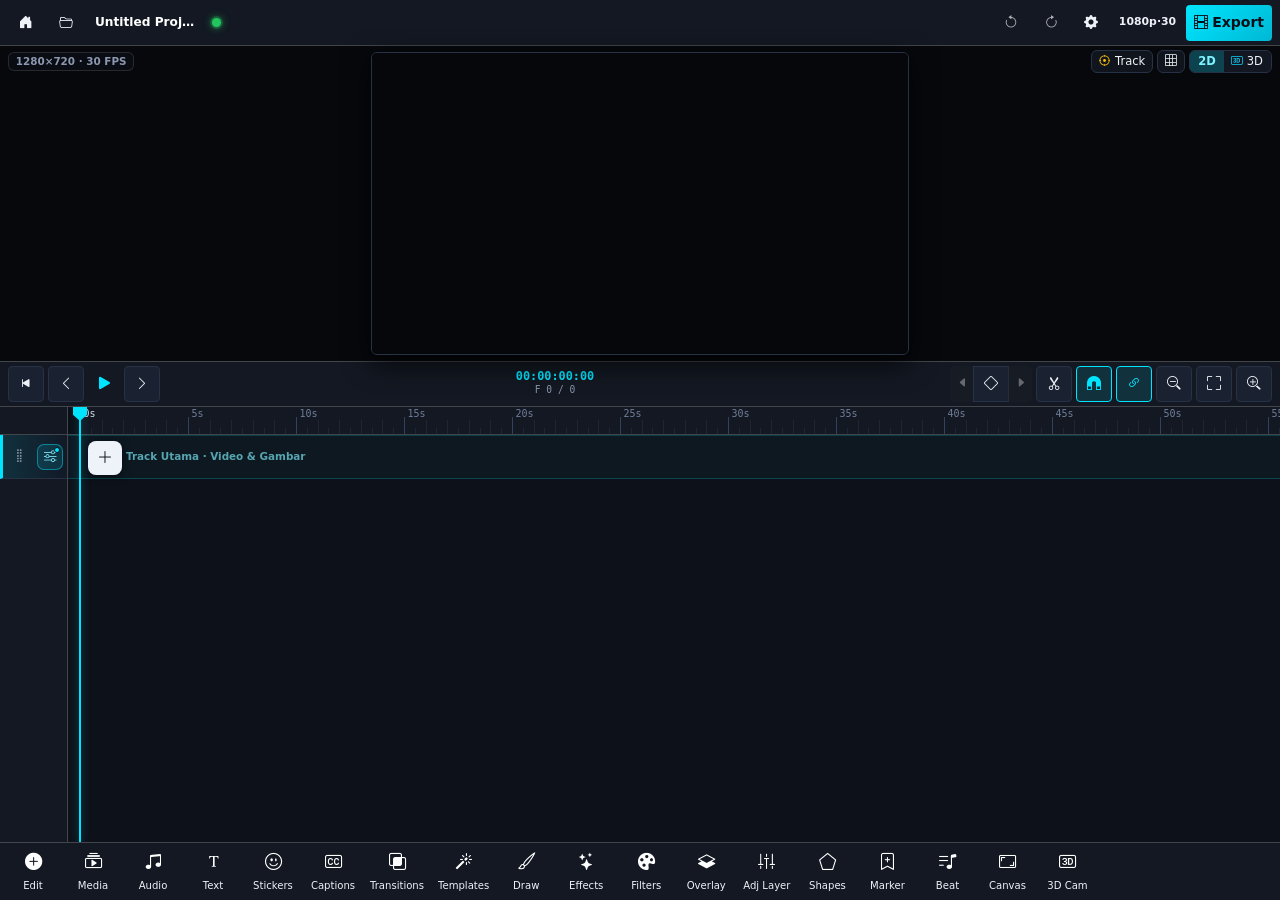
==== app/src/main/assets/www/editor.html @ 26b2a8a2 "feat: overhaul project management and export engine - Update project schema to include metadata (typ" ====
<!DOCTYPE html>
<html lang="en" data-bs-theme="dark">
<head>
  <meta charset="UTF-8" />
  <meta name="viewport" content="width=device-width, initial-scale=1.0, maximum-scale=1.0, user-scalable=no, viewport-fit=cover" />
  <title>LUKRIS Studio — Editor</title>
  <link rel="stylesheet" href="./vendor/bootstrap.min.css" />
  <link rel="stylesheet" href="./vendor/bootstrap-icons.min.css" />
  <link rel="stylesheet" href="./css/studio.css" />
</head>
<body class="mf-body d-flex flex-column overflow-hidden">

  <!-- TOP TOOLBAR -->
  <header class="mf-toolbar d-flex align-items-center justify-content-between gap-1 px-2 py-1 border-bottom border-secondary-subtle">
    <div class="d-flex align-items-center gap-1 flex-grow-1 min-w-0 overflow-hidden">
      <button id="btnGoHome" class="btn btn-sm btn-dark mf-icon-btn flex-shrink-0" title="Back to LUKRIS Home" aria-label="Back to LUKRIS Home">
        <i class="bi bi-house-door-fill"></i>
      </button>
      <button id="btnProjects" class="btn btn-sm btn-dark mf-icon-btn flex-shrink-0" title="Projects" aria-label="Projects">
        <i class="bi bi-folder2-open"></i>
      </button>
      <button id="btnRenameQuick" class="btn btn-sm btn-dark text-truncate mf-project-pill min-w-0" title="Project Name">
        <span id="lblProjectName">Untitled Project</span>
      </button>
      <span id="badgeSaveState" class="mf-save-dot is-saved flex-shrink-0" role="status" title="Saved" aria-label="Saved"></span>
    </div>

    <div class="d-flex align-items-center gap-1 flex-shrink-0">
      <button id="btnUndo" class="btn btn-sm btn-dark mf-icon-btn" title="Undo" aria-label="Undo" disabled>
        <i class="bi bi-arrow-counterclockwise"></i>
      </button>
      <button id="btnRedo" class="btn btn-sm btn-dark mf-icon-btn" title="Redo" aria-label="Redo" disabled>
        <i class="bi bi-arrow-clockwise"></i>
      </button>
      <button id="btnProjectSettings" class="btn btn-sm btn-dark mf-icon-btn" title="Project Settings" aria-label="Project Settings">
        <i class="bi bi-gear-fill"></i>
      </button>
      <button id="btnQuickExportSpec" class="btn btn-sm btn-dark mf-res-pill" title="Export Resolution &amp; FPS">1080p·30</button>
      <button id="btnOpenExport" class="btn btn-sm mf-btn-accent fw-semibold px-2 mf-export-btn">
        <i class="bi bi-film me-1"></i>Export
      </button>
    </div>
  </header>

  <!-- PREVIEW VIEWPORT -->
  <section class="mf-preview-section position-relative d-flex align-items-center justify-content-center flex-shrink-0">
    <div id="previewStage" class="mf-preview-stage position-relative d-flex align-items-center justify-content-center">
      <canvas id="previewCanvas" class="mf-preview-canvas"></canvas>
      <canvas id="overlayCanvas" class="mf-overlay-canvas"></canvas>
    </div>

    <!-- Floating Preview HUD -->
    <div class="mf-preview-hud-top position-absolute top-0 start-0 end-0 d-flex align-items-center justify-content-between gap-1 px-2 pt-1 pointer-none">
      <span id="hudResFps" class="badge mf-hud-pill min-w-0 text-truncate">1280×720 · 30 FPS</span>
      <div class="d-flex gap-1 flex-shrink-0 pointer-auto">
        <button id="btnOpenTrackerQuick" class="btn btn-xs mf-hud-btn" title="Motion &amp; Camera Track" aria-label="Motion Tracker">
          <i class="bi bi-crosshair me-1 text-warning"></i>Track
        </button>
        <button id="btnToggleGrid" class="btn btn-xs mf-hud-btn" title="Toggle Safe Grid" aria-label="Toggle Safe Grid">
          <i class="bi bi-grid-3x3"></i>
        </button>
        <div class="btn-group btn-group-xs mf-mode-switch" role="group" aria-label="Preview Mode 2D / 3D">
          <button id="btnPreviewMode2D" type="button" class="btn btn-xs mf-hud-btn active" title="Mode Preview Canvas 2D Biasa" aria-label="2D Canvas Mode">2D</button>
          <button id="btnResetCameraQuick" type="button" class="btn btn-xs mf-hud-btn" title="Mode Preview 3D Viewport" aria-label="3D Viewport Mode">
            <i class="bi bi-badge-3d me-1 text-info"></i>3D
          </button>
        </div>
      </div>
    </div>

    <!-- Blender-Style 3D Viewport Mini-HUD -->
    <div id="hud3DViewport" class="mf-3d-hud position-absolute bottom-0 start-0 end-0 d-none justify-content-between align-items-center gap-1 px-2 pb-1 pointer-none">
      <div class="mf-3d-pill-bar d-flex align-items-center gap-1 flex-shrink-0 pointer-auto">
        <button id="btn3DToolMove" class="btn btn-xs mf-hud-btn active" title="Move Gizmo (X/Y/Z)" aria-label="3D Move Tool">
          <i class="bi bi-arrows-move"></i>
        </button>
        <button id="btn3DToolRotate" class="btn btn-xs mf-hud-btn" title="3D Rotate Gimbal" aria-label="3D Rotate Tool">
          <i class="bi bi-arrow-repeat"></i>
        </button>
        <button id="btn3DToolScale" class="btn btn-xs mf-hud-btn" title="Scale Corners" aria-label="3D Scale Tool">
          <i class="bi bi-bounding-box-circles"></i>
        </button>
        <button id="btn3DToolCam" class="btn btn-xs mf-hud-btn" title="Orbit Camera Only" aria-label="3D Camera Orbit">
          <i class="bi bi-camera-video"></i>
        </button>
        <button id="btn3DAxisLock" class="btn btn-xs mf-hud-btn fw-bold" data-axis-lock="free" title="Kunci Sumbu Transformasi (Free / X / Y / Z)" aria-label="Axis Lock">Free</button>
        <button id="btn3DViewToggle" class="btn btn-xs mf-hud-btn fw-semibold" title="Tukar Active Camera View vs Scene Orbit View" aria-label="Toggle Scene Orbit View">Cam</button>
        <button id="btn3DSnapCam" class="btn btn-xs mf-hud-btn text-warning d-none fw-semibold" title="Snap Active Camera ke Scene View (Ctrl+Alt+0)" aria-label="Snap Active Camera to View">
          <i class="bi bi-crosshair2"></i>
        </button>
      </div>
      <span id="lbl3DHudReadout" class="badge mf-hud-pill text-info text-truncate min-w-0 mx-1">3D · 1F Orbit · 2F Zoom/Pan</span>
      <div class="mf-3d-pill-bar d-flex align-items-center gap-1 flex-shrink-0 pointer-auto">
        <button id="btn3DCamAutoRec" class="btn btn-xs mf-hud-btn text-danger" title="Auto-Record 3D Keyframes (OFF = wajib klik ◆ Keyframe setelah pindah 3D)" aria-label="Auto-Record 3D Camera">
          <i class="bi bi-record-circle-fill"></i>
        </button>
        <button id="btn3DCamKf" class="btn btn-xs mf-hud-btn text-warning" title="Tambah / Hapus Keyframe Kamera 3D" aria-label="Keyframe 3D Camera">
          <i class="bi bi-diamond-fill"></i>
        </button>
        <button id="btn3DCamSmoothPath" class="btn btn-xs mf-hud-btn text-info" title="Smooth Recorded 3D Camera Path" aria-label="Smooth 3D Camera Path">
          <i class="bi bi-bezier2"></i>
        </button>
        <button id="btn3DCamReset" class="btn btn-xs mf-hud-btn" title="Reset 3D Camera" aria-label="Reset 3D Camera">
          <i class="bi bi-arrow-counterclockwise"></i>
        </button>
        <button id="btn3DOpenSheet" class="btn btn-xs mf-hud-btn" title="Camera 3D Inspector" aria-label="Open Camera 3D Sheet">
          <i class="bi bi-sliders2"></i>
        </button>
      </div>
    </div>

    <!-- Floating Color Picker HUD for CapCut-style Remove BG -->
    <div id="chromaPickerHud" class="mf-chroma-picker-hud d-none align-items-center gap-2 pointer-auto">
      <span id="chromaPickerSwatch" class="mf-chroma-hud-swatch" style="background:#00FF00;"></span>
      <span id="chromaPickerHexLbl" class="small fw-semibold">#00FF00 · Tap/Drag Video</span>
      <button id="btnChromaPickerDone" type="button" class="btn btn-xs btn-success fw-semibold px-2 py-0">Done</button>
    </div>

    <!-- Fullview 1-Screen Floating Controls -->
    <div id="fullviewOverlayBar" class="mf-fullview-bar d-none align-items-center gap-2 pointer-auto">
      <button id="btnFullviewPlayPause" type="button" class="btn btn-xs mf-hud-btn" title="Play / Pause" aria-label="Play or Pause Fullview">
        <i id="iconFullviewPlayPause" class="bi bi-play-fill"></i>
      </button>
      <span id="lblFullviewTime" class="mf-fullview-time">00:00</span>
      <span id="lblFullviewModeTag" class="badge bg-info bg-opacity-25 text-info" style="font-size:0.62rem;">Portrait</span>
      <button id="btnExitFullview" type="button" class="btn btn-xs mf-hud-btn text-warning fw-semibold" title="Keluar Fullview" aria-label="Keluar Fullview">
        <i class="bi bi-fullscreen-exit me-1"></i>Keluar
      </button>
    </div>
  </section>

  <!-- TRANSPORT & TIMELINE TOOLS BAR -->
  <section class="mf-transport-bar d-flex align-items-center justify-content-between gap-1 px-2 py-1 border-top border-bottom border-secondary-subtle">
    <div class="d-flex align-items-center gap-1 flex-shrink-0 mf-transport-group">
      <button id="btnJumpStart" class="btn btn-sm btn-dark mf-icon-btn" title="Jump to Start" aria-label="Jump to Start">
        <i class="bi bi-skip-start-fill"></i>
      </button>
      <button id="btnStepBack" class="btn btn-sm btn-dark mf-icon-btn" title="Previous Frame" aria-label="Previous Frame">
        <i class="bi bi-chevron-left"></i>
      </button>
      <button id="btnPlayPause" class="btn btn-sm mf-play-btn" title="Play / Pause" aria-label="Play or Pause">
        <i id="iconPlayPause" class="bi bi-play-fill"></i>
      </button>
      <button id="btnStepForward" class="btn btn-sm btn-dark mf-icon-btn" title="Next Frame" aria-label="Next Frame">
        <i class="bi bi-chevron-right"></i>
      </button>
    </div>

    <div class="text-center mf-timecode-wrap flex-shrink-0">
      <div id="lblTimecode" class="mf-timecode">00:00:00:00</div>
      <div id="lblFrameCounter" class="mf-frame-counter">F 0 / 300</div>
    </div>

    <div class="d-flex align-items-center gap-1 flex-shrink-0 mf-transport-group">
      <div class="btn-group btn-group-sm mf-kf-nav-group" role="group" aria-label="Keyframe Navigation">
        <button id="btnPrevKeyframe" class="btn btn-sm btn-dark mf-icon-btn mf-kf-step-btn" title="Keyframe Sebelumnya" aria-label="Previous Keyframe">
          <i class="bi bi-caret-left-fill"></i>
        </button>
        <button id="btnQuickKeyframe" class="btn btn-sm btn-dark mf-icon-btn" title="Tambah / Hapus Keyframe" aria-label="Toggle Keyframe">
          <i class="bi bi-diamond"></i>
        </button>
        <button id="btnNextKeyframe" class="btn btn-sm btn-dark mf-icon-btn mf-kf-step-btn" title="Keyframe Berikutnya" aria-label="Next Keyframe">
          <i class="bi bi-caret-right-fill"></i>
        </button>
      </div>
      <button id="btnSplitClip" class="btn btn-sm btn-dark mf-icon-btn" title="Split Clip at Playhead" aria-label="Split Clip">
        <i class="bi bi-scissors"></i>
      </button>
      <button id="btnToggleSnap" class="btn btn-sm btn-dark mf-icon-btn active" title="Snap to Timeline" aria-label="Toggle Snap">
        <i class="bi bi-magnet-fill"></i>
      </button>
      <button id="btnToggleRipple" class="btn btn-sm btn-dark mf-icon-btn active" title="Magnetic Main Track (Auto Close Gaps)" aria-label="Toggle Magnetic Main Track">
        <i class="bi bi-link-45deg"></i>
      </button>
      <button id="btnZoomOut" class="btn btn-sm btn-dark mf-icon-btn" title="Zoom Out Timeline (-)" aria-label="Zoom Out">
        <i class="bi bi-zoom-out"></i>
      </button>
      <button id="btnZoomFit" class="btn btn-sm btn-dark mf-icon-btn" title="Fullview 1 Layar (Auto Portrait / Landscape)" aria-label="Fullview 1 Layar">
        <i id="iconFullviewBtn" class="bi bi-fullscreen"></i>
      </button>
      <button id="btnZoomIn" class="btn btn-sm btn-dark mf-icon-btn" title="Zoom In Timeline (+)" aria-label="Zoom In">
        <i class="bi bi-zoom-in"></i>
      </button>
    </div>
  </section>

  <!-- MULTI-LAYER TIMELINE -->
  <main class="mf-timeline-wrapper flex-grow-1 d-flex flex-column overflow-hidden position-relative">
    <div id="timelineDragTooltip" class="mf-timeline-tooltip d-none"></div>
    <div id="timelineKfBar" class="mf-kf-floating-bar d-none" role="toolbar" aria-label="Keyframe Controls"></div>
    <div id="timelineBody" class="mf-timeline-body d-flex flex-grow-1 overflow-hidden">
      <!-- Left Track Headers (Drag Handle + Wheel Button only) -->
      <div class="mf-track-headers d-flex flex-column flex-shrink-0 border-end border-secondary-subtle">
        <div class="mf-ruler-corner border-bottom border-secondary-subtle flex-shrink-0"></div>
        <div id="trackHeadersList" class="mf-track-headers-list flex-grow-1 overflow-y-auto overflow-x-hidden"></div>
      </div>

      <!-- Right Scrollable Ruler + Lanes with Compositor-Synced Playhead -->
      <div id="timelineViewport" class="mf-timeline-viewport flex-grow-1 position-relative overflow-hidden d-flex flex-column">
        <div id="timelineScroll" class="mf-timeline-scroll flex-grow-1 position-relative overflow-auto">
          <div id="timelineContent" class="mf-timeline-content position-relative">
            <div id="rulerTrack" class="mf-ruler-track border-bottom border-secondary-subtle">
              <canvas id="rulerCanvas" class="mf-ruler-canvas d-block"></canvas>
            </div>
            <div id="trackLanesList" class="mf-track-lanes-list position-relative"></div>
            <div id="timelineSnapGuide" class="mf-snap-guide d-none">
              <span class="mf-snap-guide-tag"></span>
            </div>
            <div id="playheadLine" class="mf-playhead-line" aria-hidden="true">
              <div class="mf-playhead-head"></div>
            </div>
          </div>
        </div>
      </div>
    </div>
  </main>

  <!-- CAPCUT-STYLE CONTEXTUAL BOTTOM TOOLBAR -->
  <nav id="mfBottomNav" class="mf-bottom-nav border-top border-secondary-subtle flex-shrink-0">
    <div id="bottomNavScroll" class="mf-nav-scroll d-flex align-items-center w-100 h-100 overflow-x-auto"></div>
  </nav>

  <!-- ================= BOTTOM SHEETS (OFFCANVAS) ================= -->

  <!-- 1. PROJECTS SHEET -->
  <div class="offcanvas offcanvas-bottom mf-sheet" tabindex="-1" id="sheetProjects">
    <div class="offcanvas-header flex-wrap gap-2 py-2 border-bottom border-secondary-subtle">
      <h6 class="offcanvas-title mb-0"><i class="bi bi-folder2-open me-2 text-info"></i>Projects</h6>
      <div class="d-flex flex-wrap gap-1 ms-auto me-1">
        <button id="btnCaptureCover" class="btn btn-xs btn-outline-warning px-2 py-1"><i class="bi bi-image me-1"></i>Cover</button>
        <button id="btnNewProject" class="btn btn-xs mf-btn-accent px-2 py-1"><i class="bi bi-file-earmark-plus me-1"></i>New</button>
        <button id="btnImportProjectJson" class="btn btn-xs btn-outline-light px-2 py-1"><i class="bi bi-upload me-1"></i>Import</button>
        <button id="btnExportProjectJson" class="btn btn-xs btn-outline-info px-2 py-1"><i class="bi bi-download me-1"></i>Save</button>
      </div>
      <button type="button" class="btn-close flex-shrink-0" data-bs-dismiss="offcanvas" aria-label="Close"></button>
    </div>
    <div class="offcanvas-body py-2">
      <div id="projectsList" class="row g-2"></div>
    </div>
  </div>

  <!-- 2. MEDIA LIBRARY SHEET -->
  <div class="offcanvas offcanvas-bottom mf-sheet" tabindex="-1" id="sheetMedia">
    <div class="offcanvas-header flex-wrap gap-2 py-2 border-bottom border-secondary-subtle">
      <h6 class="offcanvas-title mb-0"><i class="bi bi-collection-play me-2 text-info"></i>Media Library</h6>
      <div class="d-flex flex-wrap gap-1 ms-auto me-1">
        <button id="btnImportVisual" class="btn btn-xs mf-btn-accent px-2 py-1"><i class="bi bi-film me-1"></i>Video / Image / GIF</button>
        <button id="btnImportAudio" class="btn btn-xs btn-outline-warning px-2 py-1"><i class="bi bi-music-note-beamed me-1"></i>Audio</button>
      </div>
      <button type="button" class="btn-close flex-shrink-0" data-bs-dismiss="offcanvas" aria-label="Close"></button>
    </div>
    <div class="offcanvas-body py-2">
      <input id="fallbackFileInput" type="file" multiple accept="video/*,image/*,audio/*" class="d-none" />
      <input id="coverImageFileInput" type="file" accept="image/*" class="d-none" />
      <div id="mediaFilterBar" class="d-flex flex-wrap align-items-center justify-content-between gap-2 mb-2">
        <div class="btn-group btn-group-sm" role="group" aria-label="Filter media">
          <button type="button" class="btn btn-info text-dark fw-semibold" data-media-cat="all">All</button>
          <button type="button" class="btn btn-dark border-secondary-subtle" data-media-cat="video">Video</button>
          <button type="button" class="btn btn-dark border-secondary-subtle" data-media-cat="image">Photo</button>
          <button type="button" class="btn btn-dark border-secondary-subtle" data-media-cat="audio">Audio</button>
        </div>
        <div class="d-flex align-items-center gap-2 ms-auto">
          <span id="lblMediaCount" class="small text-secondary"></span>
          <button id="btnCleanupStorage" type="button" class="btn btn-xs btn-outline-warning px-2 py-1" title="Hapus media yang tidak terpakai dan bersihkan cache RAM">
            <i class="bi bi-stars me-1"></i>Bersihkan
          </button>
        </div>
      </div>
      <div id="lblStorageStats" class="small text-secondary mb-2" style="font-size:0.7rem;"></div>
      <div id="mediaLibraryEmpty" class="text-center py-4 text-secondary">
        <i class="bi bi-cloud-plus fs-2 d-block mb-2"></i>
        <p class="mb-2 small">Import videos, photos, GIFs, or audio from your device.</p>
      </div>
      <div id="mediaLibraryGrid" class="row g-2"></div>
    </div>
  </div>

  <!-- 3. ADD LAYER SHEET -->
  <div class="offcanvas offcanvas-bottom mf-sheet mf-sheet-compact" tabindex="-1" id="sheetAddLayer">
    <div class="offcanvas-header py-2 border-bottom border-secondary-subtle">
      <h6 class="offcanvas-title mb-0"><i class="bi bi-plus-square me-2 text-info"></i>Add Layer to Timeline</h6>
      <button type="button" class="btn-close" data-bs-dismiss="offcanvas" aria-label="Close"></button>
    </div>
    <div class="offcanvas-body py-3">
      <div class="row g-2">
        <div class="col-4 col-sm-2">
          <button id="btnAddTextLayer" class="btn btn-dark border border-secondary-subtle w-100 py-3 d-flex flex-column align-items-center gap-1">
            <i class="bi bi-fonts fs-4 text-info"></i><span class="small">Text</span>
          </button>
        </div>
        <div class="col-4 col-sm-2">
          <button id="btnAddShapeRect" class="btn btn-dark border border-secondary-subtle w-100 py-3 d-flex flex-column align-items-center gap-1">
            <i class="bi bi-square fs-4 text-warning"></i><span class="small">Rectangle</span>
          </button>
        </div>
        <div class="col-4 col-sm-2">
          <button id="btnAddShapeCircle" class="btn btn-dark border border-secondary-subtle w-100 py-3 d-flex flex-column align-items-center gap-1">
            <i class="bi bi-circle fs-4 text-warning"></i><span class="small">Circle</span>
          </button>
        </div>
        <div class="col-4 col-sm-2">
          <button id="btnAddShapeEllipse" class="btn btn-dark border border-secondary-subtle w-100 py-3 d-flex flex-column align-items-center gap-1">
            <i class="bi bi-egg fs-4 text-warning"></i><span class="small">Ellipse</span>
          </button>
        </div>
        <div class="col-4 col-sm-2">
          <button id="btnAddShapeLine" class="btn btn-dark border border-secondary-subtle w-100 py-3 d-flex flex-column align-items-center gap-1">
            <i class="bi bi-slash-lg fs-4 text-warning"></i><span class="small">Line</span>
          </button>
        </div>
        <div class="col-4 col-sm-2">
          <button id="btnAddGroupLayer" class="btn btn-dark border border-secondary-subtle w-100 py-3 d-flex flex-column align-items-center gap-1">
            <i class="bi bi-collection fs-4 text-primary"></i><span class="small">Group</span>
          </button>
        </div>
        <div class="col-4 col-sm-2">
          <button id="btnAddAdjustmentLayer" class="btn btn-dark border border-secondary-subtle w-100 py-3 d-flex flex-column align-items-center gap-1">
            <i class="bi bi-sliders2-vertical fs-4 text-warning"></i><span class="small">Adjustment FX</span>
          </button>
        </div>
      </div>
    </div>
  </div>

  <!-- 4. INSPECTOR / TRANSFORM SHEET -->
  <div class="offcanvas offcanvas-bottom mf-sheet" tabindex="-1" id="sheetInspector">
    <div class="offcanvas-header py-2 border-bottom border-secondary-subtle">
      <h6 class="offcanvas-title mb-0"><i class="bi bi-bounding-box me-2 text-info"></i>Layer Transform &amp; Clip</h6>
      <button type="button" class="btn-close" data-bs-dismiss="offcanvas" aria-label="Close"></button>
    </div>
    <div class="offcanvas-body py-2" id="inspectorBody"></div>
  </div>

  <!-- 5. ANIMATIONS & KEYFRAMES SHEET -->
  <div class="offcanvas offcanvas-bottom mf-sheet" tabindex="-1" id="sheetKeyframes">
    <div class="offcanvas-header py-2 border-bottom border-secondary-subtle">
      <h6 class="offcanvas-title mb-0"><i class="bi bi-diamond-half me-2 text-info"></i>Animations &amp; Keyframes</h6>
      <button type="button" class="btn-close" data-bs-dismiss="offcanvas" aria-label="Close"></button>
    </div>
    <div class="offcanvas-body py-2" id="keyframesBody"></div>
  </div>

  <!-- 6A. EDIT CLIP SHEET -->
  <div class="offcanvas offcanvas-bottom mf-sheet" tabindex="-1" id="sheetEdit">
    <div class="offcanvas-header py-2 border-bottom border-secondary-subtle">
      <h6 class="offcanvas-title mb-0"><i class="bi bi-sliders me-2 text-info"></i>Edit Clip</h6>
      <button type="button" class="btn-close" data-bs-dismiss="offcanvas" aria-label="Close"></button>
    </div>
    <div class="offcanvas-body py-2" id="editBody"></div>
  </div>

  <!-- 6B. FILTERS SHEET -->
  <div class="offcanvas offcanvas-bottom mf-sheet" tabindex="-1" id="sheetFilters">
    <div class="offcanvas-header py-2 border-bottom border-secondary-subtle">
      <h6 class="offcanvas-title mb-0"><i class="bi bi-palette-fill me-2 text-success"></i>Filters</h6>
      <button type="button" class="btn-close" data-bs-dismiss="offcanvas" aria-label="Close"></button>
    </div>
    <div class="offcanvas-body py-2" id="filtersBody"></div>
  </div>

  <!-- 6C. EFFECTS SHEET -->
  <div class="offcanvas offcanvas-bottom mf-sheet" tabindex="-1" id="sheetEffects">
    <div class="offcanvas-header py-2 border-bottom border-secondary-subtle">
      <h6 class="offcanvas-title mb-0"><i class="bi bi-stars me-2 text-info"></i>Effects</h6>
      <button type="button" class="btn-close" data-bs-dismiss="offcanvas" aria-label="Close"></button>
    </div>
    <div class="offcanvas-body py-2" id="effectsBody"></div>
  </div>

  <!-- 6D. 3D CAMERA SHEET -->
  <div class="offcanvas offcanvas-bottom mf-sheet" tabindex="-1" id="sheetCamera">
    <div class="offcanvas-header py-2 border-bottom border-secondary-subtle">
      <h6 class="offcanvas-title mb-0"><i class="bi bi-badge-3d me-2 text-info"></i>3D Camera</h6>
      <button type="button" class="btn-close" data-bs-dismiss="offcanvas" aria-label="Close"></button>
    </div>
    <div class="offcanvas-body py-2" id="cameraBody"></div>
  </div>

  <!-- 6E. ADJUST & CUTOUT SHEET -->
  <div class="offcanvas offcanvas-bottom mf-sheet" tabindex="-1" id="sheetAdjust">
    <div class="offcanvas-header py-2 border-bottom border-secondary-subtle">
      <h6 class="offcanvas-title mb-0"><i class="bi bi-sliders2 me-2 text-warning"></i>Adjust &amp; Cutout</h6>
      <button type="button" class="btn-close" data-bs-dismiss="offcanvas" aria-label="Close"></button>
    </div>
    <div class="offcanvas-body py-2" id="adjustBody"></div>
  </div>

  <!-- 6F. MASK, CROP & PIP SHEET -->
  <div class="offcanvas offcanvas-bottom mf-sheet" tabindex="-1" id="sheetMask">
    <div class="offcanvas-header py-2 border-bottom border-secondary-subtle">
      <h6 class="offcanvas-title mb-0"><i class="bi bi-bounding-box-circles me-2 text-info"></i>Mask, Crop &amp; PIP</h6>
      <button type="button" class="btn-close" data-bs-dismiss="offcanvas" aria-label="Close"></button>
    </div>
    <div class="offcanvas-body py-2" id="maskBody"></div>
  </div>

  <!-- 6G. 3D MOTION TRACKER SHEET -->
  <div class="offcanvas offcanvas-bottom mf-sheet" tabindex="-1" id="sheetTracker">
    <div class="offcanvas-header py-2 border-bottom border-secondary-subtle">
      <h6 class="offcanvas-title mb-0"><i class="bi bi-crosshair me-2 text-warning"></i>3D Motion Tracker</h6>
      <button type="button" class="btn-close" data-bs-dismiss="offcanvas" aria-label="Close"></button>
    </div>
    <div class="offcanvas-body py-2" id="trackerBody"></div>
  </div>

  <!-- 7. ASPECT RATIO & CANVAS BG QUICK SHEET -->
  <div class="offcanvas offcanvas-bottom mf-sheet mf-sheet-compact" tabindex="-1" id="sheetRatio">
    <div class="offcanvas-header py-2 border-bottom border-secondary-subtle">
      <h6 class="offcanvas-title mb-0"><i class="bi bi-aspect-ratio me-2 text-info"></i>Canvas Ratio &amp; Background</h6>
      <button type="button" class="btn-close" data-bs-dismiss="offcanvas" aria-label="Close"></button>
    </div>
    <div class="offcanvas-body py-2" id="ratioBody"></div>
  </div>

  <!-- 8. STICKERS & TEXT TEMPLATES SHEET -->
  <div class="offcanvas offcanvas-bottom mf-sheet" tabindex="-1" id="sheetStickers">
    <div class="offcanvas-header py-2 border-bottom border-secondary-subtle">
      <h6 class="offcanvas-title mb-0"><i class="bi bi-emoji-smile me-2 text-warning"></i>Stickers &amp; Text Templates</h6>
      <button type="button" class="btn-close" data-bs-dismiss="offcanvas" aria-label="Close"></button>
    </div>
    <div class="offcanvas-body py-2" id="stickersBody"></div>
  </div>

  <!-- 9. AUDIO HUB SHEET (SOUNDS / SFX / VOICEOVER / EXTRACT) -->
  <div class="offcanvas offcanvas-bottom mf-sheet" tabindex="-1" id="sheetAudioTools">
    <div class="offcanvas-header py-2 border-bottom border-secondary-subtle">
      <h6 class="offcanvas-title mb-0"><i class="bi bi-music-note-beamed me-2 text-warning"></i>Audio, SFX &amp; Voiceover</h6>
      <button type="button" class="btn-close" data-bs-dismiss="offcanvas" aria-label="Close"></button>
    </div>
    <div class="offcanvas-body py-2" id="audioToolsBody"></div>
  </div>

  <!-- 10. AUTO-EDIT TEMPLATES SHEET -->
  <div class="offcanvas offcanvas-bottom mf-sheet" tabindex="-1" id="sheetTemplates">
    <div class="offcanvas-header py-2 border-bottom border-secondary-subtle">
      <h6 class="offcanvas-title mb-0"><i class="bi bi-magic me-2 text-info"></i>1-Tap Auto-Edit Templates</h6>
      <button type="button" class="btn-close" data-bs-dismiss="offcanvas" aria-label="Close"></button>
    </div>
    <div class="offcanvas-body py-2" id="templatesBody"></div>
  </div>

  <!-- 11. TRANSITIONS SHEET -->
  <div class="offcanvas offcanvas-bottom mf-sheet" tabindex="-1" id="sheetTransitions">
    <div class="offcanvas-header py-2 border-bottom border-secondary-subtle">
      <h6 class="offcanvas-title mb-0"><i class="bi bi-intersect me-2 text-info"></i>Transitions</h6>
      <button type="button" class="btn-close" data-bs-dismiss="offcanvas" aria-label="Close"></button>
    </div>
    <div class="offcanvas-body py-2" id="transitionsBody"></div>
  </div>

  <!-- ================= MODALS ================= -->

  <!-- BATCH CAPTIONS / LYRICS / SRT MODAL -->
  <div class="modal fade" id="modalCaptions" tabindex="-1">
    <div class="modal-dialog modal-dialog-centered">
      <div class="modal-content bg-dark border-secondary-subtle">
        <div class="modal-header py-2 border-secondary-subtle">
          <h6 class="modal-title"><i class="bi bi-badge-cc me-2 text-info"></i>Captions &amp; .SRT Lyrics</h6>
          <button type="button" class="btn-close" data-bs-dismiss="modal"></button>
        </div>
        <div class="modal-body">
          <div class="d-flex flex-wrap justify-content-between align-items-center gap-2 mb-2">
            <span class="small text-secondary">Paste .SRT timestamps, lyrics, or auto-generate synced captions</span>
            <div class="d-flex gap-1">
              <button id="btnAutoBeatCaptions" type="button" class="btn btn-xs btn-outline-warning py-1 px-2">
                <i class="bi bi-stars me-1"></i>Auto Caption
              </button>
              <label class="btn btn-xs btn-outline-info py-1 px-2 mb-0" style="cursor:pointer;">
                <i class="bi bi-file-earmark-text me-1"></i>Load .SRT
                <input id="inpSrtFile" type="file" accept=".srt,.txt,.vtt" class="d-none" />
              </label>
            </div>
          </div>
          <textarea id="txtBatchCaptions" rows="6" class="form-control form-control-sm font-monospace mb-2" placeholder="1&#10;00:00:00,500 --> 00:00:02,500&#10;Welcome to LUKRIS&#10;&#10;Or plain lyric lines (1 line = 1 subtitle)"></textarea>
          <div class="row g-2 align-items-center">
            <div class="col-6">
              <label class="form-label small text-secondary mb-0">Sec / Plain Line</label>
              <input id="inpCaptionSecPerLine" type="number" min="0.5" max="10" step="0.5" value="2.0" class="form-control form-control-sm" />
            </div>
            <div class="col-6">
              <label class="form-label small text-secondary mb-0">Caption Style</label>
              <select id="selCaptionStyle" class="form-select form-select-sm">
                <option value="minimalSub">Clean Subtitle Pill</option>
                <option value="vlogTag">Vlog Yellow Tag</option>
                <option value="neonTitle">Cyber Neon</option>
                <option value="breakingNews">Breaking News</option>
              </select>
            </div>
          </div>
        </div>
        <div class="modal-footer py-2 border-secondary-subtle">
          <button type="button" class="btn btn-sm btn-secondary" data-bs-dismiss="modal">Cancel</button>
          <button id="btnApplyBatchCaptions" type="button" class="btn btn-sm mf-btn-accent fw-semibold"><i class="bi bi-check-lg me-1"></i>Generate Captions</button>
        </div>
      </div>
    </div>
  </div>

  <!-- DOODLE DRAW / CUTOUT BRUSH MODAL -->
  <div class="modal fade" id="modalDraw" tabindex="-1">
    <div class="modal-dialog modal-dialog-centered modal-lg">
      <div class="modal-content bg-dark border-secondary-subtle">
        <div class="modal-header py-2 border-secondary-subtle">
          <h6 class="modal-title"><i id="drawModalIcon" class="bi bi-brush me-2 text-info"></i><span id="drawModalTitleText">Doodle / Brush Overlay</span></h6>
          <button type="button" class="btn-close" data-bs-dismiss="modal"></button>
        </div>
        <div class="modal-body p-2">
          <div class="d-flex flex-wrap align-items-center justify-content-between gap-2 mb-2">
            <div class="d-flex align-items-center gap-1" id="drawColorsRow">
              <button type="button" class="btn p-0 rounded-circle border border-light" style="width:24px;height:24px;background:#00E5FF;" data-draw-color="#00E5FF" aria-label="Cyan Brush"></button>
              <button type="button" class="btn p-0 rounded-circle border border-secondary" style="width:24px;height:24px;background:#FFFFFF;" data-draw-color="#FFFFFF" aria-label="White Brush"></button>
              <button type="button" class="btn p-0 rounded-circle border border-secondary" style="width:24px;height:24px;background:#FFEB3B;" data-draw-color="#FFEB3B" aria-label="Yellow Brush"></button>
              <button type="button" class="btn p-0 rounded-circle border border-secondary" style="width:24px;height:24px;background:#FF4081;" data-draw-color="#FF4081" aria-label="Pink Brush"></button>
              <button type="button" class="btn p-0 rounded-circle border border-secondary" style="width:24px;height:24px;background:#69F0AE;" data-draw-color="#69F0AE" aria-label="Green Brush"></button>
              <input id="drawCustomColor" type="color" class="form-control form-control-color form-control-sm" style="width:34px;height:26px;" value="#00E5FF" />
            </div>
            <div id="drawCutoutHint" class="d-none small text-info fw-semibold">
              Erase BG or toggle brush to Restore
            </div>
            <div class="d-flex align-items-center gap-2">
              <span class="small text-secondary">Size</span>
              <input id="drawBrushSize" type="range" min="2" max="52" value="14" class="form-range" style="width:92px;" />
              <button id="btnDrawEraser" type="button" class="btn btn-xs btn-outline-light py-1 px-2" title="Eraser / Cut Alpha"><i class="bi bi-eraser"></i></button>
              <button id="btnDrawUndo" type="button" class="btn btn-xs btn-outline-light py-1 px-2" title="Undo Stroke"><i class="bi bi-arrow-counterclockwise"></i></button>
              <button id="btnDrawClear" type="button" class="btn btn-xs btn-outline-danger py-1 px-2">Reset</button>
            </div>
          </div>
          <div class="mf-draw-stage rounded border border-secondary-subtle d-flex align-items-center justify-content-center">
            <canvas id="drawPadCanvas"></canvas>
          </div>
        </div>
        <div class="modal-footer py-2 border-secondary-subtle">
          <button type="button" class="btn btn-sm btn-secondary" data-bs-dismiss="modal">Cancel</button>
          <button id="btnSaveDrawLayer" type="button" class="btn btn-sm mf-btn-accent fw-semibold"><i class="bi bi-check-lg me-1"></i><span id="btnSaveDrawText">Add Doodle to Timeline</span></button>
        </div>
      </div>
    </div>
  </div>

  <!-- PROJECT SETTINGS MODAL -->
  <div class="modal fade" id="modalSettings" tabindex="-1">
    <div class="modal-dialog modal-dialog-centered">
      <div class="modal-content bg-dark border-secondary-subtle">
        <div class="modal-header py-2 border-secondary-subtle">
          <h6 class="modal-title"><i class="bi bi-gear-fill me-2 text-info"></i>Project Settings</h6>
          <button type="button" class="btn-close" data-bs-dismiss="modal"></button>
        </div>
        <div class="modal-body">
          <div class="mb-2">
            <label class="form-label small text-secondary">Project Name</label>
            <input id="inpProjectName" type="text" class="form-control form-control-sm" />
          </div>
          <div class="row g-2 mb-2">
            <div class="col-6">
              <label class="form-label small text-secondary">Aspect / Resolution</label>
              <select id="selProjectRes" class="form-select form-select-sm">
                <option value="1280x720">16:9 HD (1280×720)</option>
                <option value="1920x1080">16:9 FHD (1920×1080)</option>
                <option value="720x1280">9:16 Vertical (720×1280)</option>
                <option value="1080x1920">9:16 FHD Vertical (1080×1920)</option>
                <option value="1080x1080">1:1 Square (1080×1080)</option>
                <option value="1080x1350">4:5 Portrait (1080×1350)</option>
                <option value="1080x1440">3:4 Classic (1080×1440)</option>
                <option value="1440x1080">4:3 Standard (1440×1080)</option>
                <option value="1920x816">2.35:1 Cinema (1920×816)</option>
              </select>
            </div>
            <div class="col-6">
              <label class="form-label small text-secondary">Frame Rate (FPS)</label>
              <select id="selProjectFps" class="form-select form-select-sm">
                <option value="24">24 FPS (Cinema)</option>
                <option value="30">30 FPS (Standard)</option>
                <option value="60">60 FPS (Smooth)</option>
                <option value="120">120 FPS (Ultra Smooth)</option>
              </select>
            </div>
          </div>
          <div class="row g-2 mb-2">
            <div class="col-6">
              <label class="form-label small text-secondary">Duration (Seconds)</label>
              <input id="inpProjectDuration" type="number" min="2" max="300" step="1" class="form-control form-control-sm" />
            </div>
            <div class="col-6">
              <label class="form-label small text-secondary">Canvas Background</label>
              <input id="inpProjectBg" type="color" class="form-control form-control-color form-control-sm w-100" value="#05070B" />
            </div>
          </div>
          <div class="p-2 rounded bg-black bg-opacity-25 border border-secondary-subtle">
            <div class="d-flex align-items-center justify-content-between py-1">
              <label class="small mb-0" for="chkSettingRipple"><i class="bi bi-link-45deg me-1 text-info"></i>Magnetic Main Track (Auto Ripple Gaps)</label>
              <div class="form-check form-switch m-0">
                <input class="form-check-input" type="checkbox" id="chkSettingRipple" checked />
              </div>
            </div>
            <div class="d-flex align-items-center justify-content-between py-1 border-top border-secondary-subtle">
              <label class="small mb-0" for="chkSettingAutoColorMatch"><i class="bi bi-palette2 me-1 text-warning"></i>Auto-Match Color Palette on New Media</label>
              <div class="form-check form-switch m-0">
                <input class="form-check-input" type="checkbox" id="chkSettingAutoColorMatch" checked />
              </div>
            </div>
            <div class="d-flex align-items-center justify-content-between gap-2 pt-2 mt-1 border-top border-secondary-subtle">
              <label class="small mb-0" for="selProjectTheme"><i class="bi bi-circle-half me-1 text-info"></i>Tampilan Tema (Dark / Light)</label>
              <div class="btn-group btn-group-sm" role="group" aria-label="Theme Mode">
                <button type="button" id="btnThemeDark" class="btn btn-info text-dark fw-semibold px-2 py-1" data-theme-opt="dark"><i class="bi bi-moon-stars-fill me-1"></i>Dark</button>
                <button type="button" id="btnThemeLight" class="btn btn-dark border-secondary-subtle px-2 py-1" data-theme-opt="light"><i class="bi bi-sun-fill me-1"></i>Light</button>
              </div>
              <input type="hidden" id="selProjectTheme" value="dark" />
            </div>
          </div>
        </div>
        <div class="modal-footer py-2 border-secondary-subtle">
          <button type="button" class="btn btn-sm btn-secondary" data-bs-dismiss="modal">Cancel</button>
          <button id="btnApplySettings" type="button" class="btn btn-sm mf-btn-accent">Apply Settings</button>
        </div>
      </div>
    </div>
  </div>

  <!-- EXPORT MP4 SHEET / MODAL (CAPCUT STYLE) -->
  <div class="modal fade" id="modalExport" tabindex="-1" data-bs-backdrop="static">
    <div class="modal-dialog modal-dialog-centered mf-export-dialog">
      <div class="modal-content mf-export-sheet border-secondary-subtle">
        <div class="modal-header py-2 px-3 border-bottom border-secondary-subtle">
          <div class="d-flex align-items-center gap-2">
            <i class="bi bi-arrow-up-circle-fill text-info"></i>
            <h6 class="modal-title mb-0 fw-bold">Export</h6>
            <span class="badge rounded-pill mf-60fps-badge">Up to 120 FPS</span>
          </div>
          <button id="btnCloseExportX" type="button" class="btn-close" data-bs-dismiss="modal" aria-label="Close"></button>
        </div>
        <div class="modal-body p-3">
          <div id="exportConfigPane">
            <!-- Top Hero Cover + Live Size Summary -->
            <div class="mf-export-hero d-flex align-items-center gap-2 mb-3">
              <img id="imgExportPreviewThumb" class="mf-export-cover-thumb" alt="Export Cover Preview" />
              <div class="min-w-0 flex-grow-1">
                <input id="inpExportFileName" type="text" class="form-control form-control-sm mf-export-name-input mb-1" value="LUKRIS_Export.mp4" aria-label="Export File Name" />
                <div id="lblExportEstimate" class="small text-secondary text-truncate">1080×1920 · 30 FPS · 5.0s</div>
              </div>
              <div class="text-end flex-shrink-0">
                <div id="lblExportSizeBadge" class="mf-export-size-pill">~0.0 MB</div>
                <div class="mf-export-size-sub">Est. MP4</div>
              </div>
            </div>

            <!-- Hidden synced value holders -->
            <input type="hidden" id="selExportRes" value="1080p" />
            <input type="hidden" id="selExportFps" value="30" />
            <input type="hidden" id="selExportQuality" value="high" />

            <!-- CapCut Discrete Step Sliders -->
            <div class="mf-export-sliders-card mb-2">
              <!-- 1. Resolution -->
              <div class="mf-export-slider-group">
                <div class="d-flex justify-content-between align-items-baseline mb-1">
                  <span class="mf-slider-label">Resolution</span>
                  <div>
                    <span id="lblExportResVal" class="mf-slider-val">1080p</span>
                    <span id="lblExportResDims" class="mf-slider-sub ms-1">1080×1920</span>
                  </div>
                </div>
                <input id="rngExportRes" type="range" min="0" max="3" step="1" value="2" class="mf-capcut-slider" aria-label="Export Resolution" />
                <div class="mf-slider-ticks" id="ticksExportRes">
                  <button type="button" class="mf-tick-btn" data-res-idx="0">480p</button>
                  <button type="button" class="mf-tick-btn" data-res-idx="1">720p</button>
                  <button type="button" class="mf-tick-btn active" data-res-idx="2">1080p</button>
                  <button type="button" class="mf-tick-btn" id="optExport4k" data-res-idx="3">2K/4K</button>
                </div>
              </div>

              <!-- 2. Frame rate (24 / 25 / 30 / 50 / 60 / 120 fps) -->
              <div class="mf-export-slider-group">
                <div class="d-flex justify-content-between align-items-baseline mb-1">
                  <span class="mf-slider-label">Frame rate</span>
                  <div>
                    <span id="lblExportFpsVal" class="mf-slider-val">30fps</span>
                    <span id="lblExportFpsHint" class="mf-slider-sub ms-1">Standard</span>
                  </div>
                </div>
                <input id="rngExportFps" type="range" min="0" max="5" step="1" value="2" class="mf-capcut-slider" aria-label="Export Frame Rate" />
                <div class="mf-slider-ticks" id="ticksExportFps">
                  <button type="button" class="mf-tick-btn" data-fps-idx="0">24</button>
                  <button type="button" class="mf-tick-btn" data-fps-idx="1">25</button>
                  <button type="button" class="mf-tick-btn active" data-fps-idx="2">30</button>
                  <button type="button" class="mf-tick-btn" data-fps-idx="3">50</button>
                  <button type="button" class="mf-tick-btn" data-fps-idx="4">60</button>
                  <button type="button" class="mf-tick-btn" data-fps-idx="5">120</button>
                </div>
              </div>

              <!-- 3. Code rate (Bitrate / Quality) -->
              <div class="mf-export-slider-group mb-0">
                <div class="d-flex justify-content-between align-items-baseline mb-1">
                  <span class="mf-slider-label">Code rate</span>
                  <div>
                    <span id="lblExportBitrateVal" class="mf-slider-val">High</span>
                    <span id="lblExportMbpsSub" class="mf-slider-sub ms-1">12 Mbps</span>
                  </div>
                </div>
                <input id="rngExportQuality" type="range" min="0" max="3" step="1" value="2" class="mf-capcut-slider" aria-label="Export Code Rate" />
                <div class="mf-slider-ticks" id="ticksExportQuality">
                  <button type="button" class="mf-tick-btn" data-qual-idx="0">Low</button>
                  <button type="button" class="mf-tick-btn" data-qual-idx="1">Rec.</button>
                  <button type="button" class="mf-tick-btn active" data-qual-idx="2">High</button>
                  <button type="button" class="mf-tick-btn" data-qual-idx="3">Ultra</button>
                </div>
              </div>
            </div>

            <!-- Options & Switches -->
            <div class="mf-export-opts-card mb-2">
              <div class="d-flex align-items-center justify-content-between py-1">
                <label class="small mb-0" for="chkExportAudio"><i class="bi bi-volume-up me-1 text-warning"></i>Audio Track (AAC Stereo)</label>
                <div class="form-check form-switch m-0">
                  <input class="form-check-input" type="checkbox" id="chkExportAudio" checked />
                </div>
              </div>
              <div class="d-flex align-items-center justify-content-between py-1 border-top border-secondary-subtle">
                <label class="small mb-0" for="chkExportTrimTail"><i class="bi bi-scissors me-1 text-info"></i>Smart Trim Empty Tail</label>
                <div class="form-check form-switch m-0">
                  <input class="form-check-input" type="checkbox" id="chkExportTrimTail" checked />
                </div>
              </div>
              <div class="d-flex align-items-center justify-content-between gap-2 pt-2 mt-1 border-top border-secondary-subtle">
                <div class="min-w-0 flex-grow-1">
                  <div class="small fw-semibold text-light d-flex align-items-center gap-1">
                    <i class="bi bi-folder2-open text-info"></i>
                    <span>Lokasi File Export</span>
                  </div>
                  <div id="lblExportLocation" class="text-secondary text-truncate" style="font-size:0.7rem;">Movies/MotionFlow Studio (Default)</div>
                </div>
                <div class="d-flex align-items-center gap-1 flex-shrink-0">
                  <button id="btnPickExportLocation" type="button" class="btn btn-xs btn-outline-info py-1 px-2">Pilih Lokasi...</button>
                  <button id="btnClearExportLocation" type="button" class="btn btn-xs btn-outline-secondary py-1 px-2 d-none" title="Reset ke folder default">Reset</button>
                </div>
              </div>
            </div>
            <div id="exportCapsHint" class="mf-export-caps-hint text-secondary"></div>
          </div>

          <div id="exportProgressPane" class="d-none text-center py-2">
            <div class="mf-export-progress-cover-wrap mx-auto mb-2">
              <img id="imgExportProgressThumb" class="mf-export-progress-cover" alt="Rendering Preview" />
            </div>
            <div id="lblExportPercent" class="fs-4 fw-bold text-info mb-1">0%</div>
            <div id="lblExportStatus" class="small fw-semibold mb-2">Exporting video...</div>
            <div class="progress mf-export-progress mb-2">
              <div id="barExportProgress" class="progress-bar progress-bar-striped progress-bar-animated bg-info" style="width:0%"></div>
            </div>
            <div id="lblExportDetail" class="small text-secondary">Preparing encoder...</div>
            <div class="small text-secondary opacity-75 mt-2">Keep LUKRIS open while rendering.</div>
          </div>

          <div id="exportDonePane" class="d-none text-center py-2">
            <i class="bi bi-check-circle-fill text-success fs-1 d-block mb-2"></i>
            <div class="fw-bold fs-6 mb-1">Ready to Share</div>
            <div id="lblExportResultInfo" class="small text-secondary mb-3"></div>
            <div class="d-flex flex-wrap justify-content-center gap-2">
              <button id="btnOpenExported" class="btn btn-sm mf-btn-accent px-3 fw-semibold"><i class="bi bi-play-circle me-1"></i>Play Video</button>
              <button id="btnSaveExportAs" class="btn btn-sm btn-outline-info px-3"><i class="bi bi-folder-symlink me-1"></i>Save As...</button>
              <button id="btnShareExported" class="btn btn-sm btn-outline-light px-3"><i class="bi bi-share me-1"></i>Share</button>
            </div>
          </div>
        </div>
        <div class="modal-footer py-2 px-3 border-top border-secondary-subtle">
          <button id="btnCancelExport" type="button" class="btn btn-sm btn-outline-danger w-100 d-none">Cancel Export</button>
          <button id="btnStartExport" type="button" class="btn mf-btn-accent fw-bold w-100 py-2">
            <i class="bi bi-arrow-up-circle-fill me-1"></i><span id="btnStartExportLabel">Export MP4</span>
          </button>
        </div>
      </div>
    </div>
  </div>

  <!-- TOAST CONTAINER -->
  <div class="toast-container position-fixed top-0 start-50 translate-middle-x p-2" style="z-index: 2000;">
    <div id="studioToast" class="toast align-items-center text-bg-dark border border-info-subtle" role="alert">
      <div class="d-flex">
        <div id="studioToastMsg" class="toast-body small"></div>
        <button type="button" class="btn-close me-2 m-auto" data-bs-dismiss="toast"></button>
      </div>
    </div>
  </div>

  <script src="./vendor/bootstrap.bundle.min.js"></script>
  <script type="module" src="./js/app.js"></script>
</body>
</html>
---- app/src/main/assets/www/css/studio.css ----
:root {
  --mf-bg: #0b0e14;
  --mf-surface: #131822;
  --mf-surface-2: #1a2130;
  --mf-border: #283246;
  --mf-cyan: #00e5ff;
  --mf-violet: #7c4dff;
  --mf-amber: #ffab40;
  --mf-text: #eef2f8;
  --mf-muted: #8b98b0;
  --mf-track-h: 44px;
  --mf-header-w: 68px;
}

html, body {
  height: 100%;
  width: 100%;
  max-width: 100%;
  margin: 0;
  padding: 0;
  overflow-x: hidden;
  background-color: var(--mf-bg);
  color: var(--mf-text);
  font-family: system-ui, -apple-system, "Segoe UI", Roboto, sans-serif;
  user-select: none;
  -webkit-user-select: none;
  touch-action: manipulation;
}

.mf-toolbar {
  background: var(--mf-surface);
  min-height: 46px;
  max-width: 100%;
  overflow: hidden;
}

.mf-icon-btn {
  min-width: 36px;
  min-height: 36px;
  padding: 4px 6px;
  display: inline-flex;
  align-items: center;
  justify-content: center;
  background: var(--mf-surface-2);
  border: 1px solid var(--mf-border);
  color: var(--mf-text);
}

.mf-icon-btn.active {
  border-color: var(--mf-cyan);
  color: var(--mf-cyan);
  background: rgba(0, 229, 255, 0.12);
}

.mf-kf-nav-group .mf-icon-btn.mf-kf-step-btn {
  min-width: 24px;
  padding: 4px 3px;
  font-size: 0.7rem;
}

.mf-kf-nav-group .mf-icon-btn:disabled {
  opacity: 0.35;
}

#btnQuickKeyframe.active {
  background: rgba(0, 229, 255, 0.22);
  border-color: var(--mf-cyan);
  color: #8bf3ff;
  box-shadow: 0 0 8px rgba(0, 229, 255, 0.35);
}

#btnQuickKeyframe.is-pending-3d,
#btn3DCamKf.is-pending-3d {
  border-color: var(--mf-amber) !important;
  color: #ffd180 !important;
  background: rgba(255, 171, 64, 0.24) !important;
  box-shadow: 0 0 10px rgba(255, 171, 64, 0.55);
  animation: mfPendingKfPulse 1.35s ease-in-out infinite;
}

@keyframes mfPendingKfPulse {
  0%, 100% { box-shadow: 0 0 6px rgba(255, 171, 64, 0.4); }
  50% { box-shadow: 0 0 13px rgba(255, 171, 64, 0.85); }
}

.mf-project-pill {
  flex: 0 1 auto;
  min-width: 0;
  max-width: 120px;
  background: transparent;
  border: none;
  font-size: 0.76rem;
  font-weight: 600;
  padding: 4px 7px;
  min-height: 36px;
}

.mf-res-pill {
  background: transparent;
  border: none;
  color: var(--mf-text);
  font-size: 0.68rem;
  font-weight: 600;
  padding: 4px 6px;
  min-height: 36px;
  white-space: nowrap;
}

.mf-toolbar .mf-icon-btn,
.mf-toolbar .mf-project-pill,
.mf-toolbar .mf-res-pill {
  border: none !important;
  box-shadow: none !important;
  outline: none !important;
  background: transparent !important;
  --bs-btn-border-width: 0px;
  --bs-btn-border-color: transparent;
  --bs-btn-hover-border-color: transparent;
  --bs-btn-active-border-color: transparent;
  --bs-btn-disabled-border-color: transparent;
  --bs-btn-focus-box-shadow: none;
}

.mf-toolbar .mf-icon-btn:hover,
.mf-toolbar .mf-icon-btn:active,
.mf-toolbar .mf-project-pill:hover,
.mf-toolbar .mf-project-pill:active,
.mf-toolbar .mf-res-pill:hover,
.mf-toolbar .mf-res-pill:active {
  background: rgba(255, 255, 255, 0.08) !important;
  border: none !important;
  box-shadow: none !important;
}

.mf-export-btn {
  min-height: 36px;
  white-space: nowrap;
}

.mf-save-dot {
  width: 9px;
  height: 9px;
  border-radius: 50%;
  display: inline-block;
  flex-shrink: 0;
  transition: background-color 0.2s ease, box-shadow 0.2s ease;
}

.mf-save-dot.is-saved {
  background-color: #22c55e;
  box-shadow: 0 0 0 2px rgba(34, 197, 94, 0.25), 0 0 8px rgba(34, 197, 94, 0.85);
  animation: mfSavedGreenBlink 1.15s ease-in-out infinite;
}

@keyframes mfSavedGreenBlink {
  0%, 100% {
    opacity: 1;
    transform: scale(1);
    box-shadow: 0 0 0 2px rgba(34, 197, 94, 0.28), 0 0 9px rgba(34, 197, 94, 0.9);
  }
  50% {
    opacity: 0.28;
    transform: scale(0.84);
    box-shadow: 0 0 0 1px rgba(34, 197, 94, 0.12), 0 0 3px rgba(34, 197, 94, 0.35);
  }
}

.mf-save-dot.is-unsaved {
  background-color: #ff4d6d;
  box-shadow: 0 0 0 2px rgba(255, 77, 109, 0.24), 0 0 6px rgba(255, 77, 109, 0.75);
  animation: none !important;
  opacity: 1;
}

.mf-btn-accent {
  background: linear-gradient(135deg, var(--mf-cyan), #00b8d4);
  color: #071018;
  border: none;
}

.mf-btn-accent:hover, .mf-btn-accent:active {
  background: linear-gradient(135deg, #33ebff, var(--mf-cyan));
  color: #071018;
}

/* PREVIEW VIEWPORT */
.mf-preview-section {
  background: #06080c;
  height: 35vh;
  min-height: 205px;
  max-height: 380px;
  padding: 6px;
}

.mf-preview-stage {
  width: 100%;
  height: 100%;
}

.mf-preview-canvas, .mf-overlay-canvas {
  position: absolute;
  max-width: 100%;
  max-height: 100%;
  border-radius: 6px;
}

.mf-preview-canvas {
  z-index: 1;
  box-shadow: 0 8px 28px rgba(0, 0, 0, 0.75);
  border: 1px solid var(--mf-border);
}

.mf-overlay-canvas {
  z-index: 3;
  touch-action: none;
}

.pointer-none { pointer-events: none; }
.pointer-auto { pointer-events: auto; }

.mf-hud-pill {
  background: rgba(11, 14, 20, 0.75);
  border: 1px solid rgba(255, 255, 255, 0.12);
  color: var(--mf-muted);
  font-size: 0.65rem;
  font-weight: 600;
}

.mf-hud-btn {
  padding: 2px 7px;
  font-size: 0.72rem;
  background: rgba(19, 24, 34, 0.8);
  border: 1px solid var(--mf-border);
  color: var(--mf-text);
}

.mf-hud-btn.active {
  border-color: var(--mf-cyan);
  color: var(--mf-cyan);
}

.mf-mode-switch {
  display: inline-flex;
  border-radius: 6px;
  overflow: hidden;
  border: 1px solid var(--mf-border);
  background: rgba(19, 24, 34, 0.85);
}

.mf-mode-switch .mf-hud-btn {
  border: none;
  border-radius: 0;
  padding: 2px 8px;
}

.mf-mode-switch .mf-hud-btn.active {
  background: rgba(0, 229, 255, 0.22);
  color: #7ef2ff;
  font-weight: 700;
}

.mf-hud-btn.tracking-active {
  border-color: var(--mf-amber);
  color: var(--mf-amber);
  background: rgba(255, 171, 64, 0.16);
}

.mf-3d-hud {
  z-index: 4;
  flex-wrap: wrap;
}

.mf-3d-pill-bar {
  background: rgba(11, 14, 20, 0.82);
  border: 1px solid rgba(255, 255, 255, 0.14);
  border-radius: 6px;
  padding: 2px;
  backdrop-filter: blur(4px);
}

.mf-3d-pill-bar .mf-hud-btn {
  border-color: transparent;
  background: transparent;
  padding: 2px 6px;
}

.mf-3d-pill-bar .mf-hud-btn.active {
  background: rgba(0, 229, 255, 0.18);
  border-color: var(--mf-cyan);
  color: var(--mf-cyan);
}

#btn3DAxisLock[data-axis-lock="x"] {
  background: rgba(255, 82, 82, 0.22);
  border-color: #FF5252;
  color: #FF8A80;
}

#btn3DAxisLock[data-axis-lock="y"] {
  background: rgba(105, 240, 174, 0.2);
  border-color: #69F0AE;
  color: #69F0AE;
}

#btn3DAxisLock[data-axis-lock="z"] {
  background: rgba(64, 196, 255, 0.22);
  border-color: #40C4FF;
  color: #80D8FF;
}

#btn3DViewToggle.is-scene-view {
  background: rgba(255, 193, 7, 0.2);
  border-color: #FFC107;
  color: #FFD54F;
}

#lbl3DHudReadout {
  max-width: 170px;
}

/* TRANSPORT BAR */
.mf-transport-bar {
  background: var(--mf-surface);
  min-height: 46px;
  max-width: 100%;
  overflow-x: auto;
  overflow-y: hidden;
  scrollbar-width: none;
}
.mf-transport-bar::-webkit-scrollbar {
  display: none;
}

.mf-play-btn {
  width: 32px;
  height: 36px;
  border-radius: 6px;
  background: transparent !important;
  color: var(--mf-cyan);
  border: none !important;
  box-shadow: none !important;
  padding: 0;
  display: inline-flex;
  align-items: center;
  justify-content: center;
  font-size: 1.38rem;
  line-height: 1;
  transition: transform 0.12s ease, opacity 0.12s ease, color 0.12s ease;
}

.mf-play-btn:hover,
.mf-play-btn:focus-visible {
  background: transparent !important;
  color: #5eeeff;
  box-shadow: none !important;
}

.mf-play-btn:active {
  transform: scale(0.9);
  opacity: 0.85;
}

.mf-timecode-wrap {
  min-width: 66px;
}

.mf-timecode {
  font-family: ui-monospace, SFMono-Regular, Menlo, Consolas, monospace;
  font-size: 0.74rem;
  font-weight: 700;
  color: var(--mf-cyan);
  line-height: 1.1;
}

.mf-frame-counter {
  font-family: ui-monospace, SFMono-Regular, Menlo, Consolas, monospace;
  font-size: 0.6rem;
  color: var(--mf-muted);
}

/* TIMELINE */
.mf-timeline-wrapper {
  background: var(--mf-bg);
  max-width: 100%;
}

.mf-track-headers {
  width: var(--mf-header-w);
  max-width: var(--mf-header-w);
  background: var(--mf-surface);
  overflow: hidden;
}

.mf-ruler-corner {
  height: 28px;
  font-size: 0.62rem;
}

.mf-layers-title {
  font-size: 0.6rem;
  letter-spacing: 0.02em;
}

.mf-corner-btn {
  padding: 1px 4px;
  font-size: 0.6rem;
  line-height: 1.15;
}

.mf-corner-count {
  font-size: 0.58rem;
  padding: 2px 4px;
}

.mf-track-header-item {
  height: var(--mf-track-h);
  border-bottom: 1px solid var(--mf-border);
  padding: 2px 4px;
  gap: 3px;
  cursor: pointer;
  background: var(--mf-surface);
  overflow: hidden;
  justify-content: space-between;
}

.mf-track-header-item.selected {
  background: rgba(0, 229, 255, 0.1);
  border-left: 3px solid var(--mf-cyan);
}

.mf-track-header-item.child-layer {
  background: #101520;
}

.mf-track-title {
  font-size: 0.68rem;
  font-weight: 600;
  white-space: nowrap;
  overflow: hidden;
  text-overflow: ellipsis;
}

.mf-mini-btn {
  padding: 0 1px;
  font-size: 0.66rem;
  color: var(--mf-muted);
  background: transparent;
  border: none;
  line-height: 1;
}

.mf-mini-btn.on { color: var(--mf-cyan); }
.mf-mini-btn.locked { color: var(--mf-amber); }
.mf-mini-btn.muted { color: #ff6b7a; }
.mf-mini-btn.compact-on { color: #a78bfa; }
.mf-mini-btn.has-kf { color: #5eeeff; }
.mf-mini-btn.kf-open {
  color: #071018;
  background: var(--mf-cyan);
  border-radius: 4px;
  padding: 1px 2px;
}

.mf-track-header-item.compact {
  height: 28px;
  padding: 2px 4px;
}
.mf-track-header-item.compact .mf-track-wheel-btn {
  width: 24px;
  height: 24px;
  font-size: 0.72rem;
}
.mf-track-header-item.compact .mf-drag-handle {
  min-height: 24px;
}

.mf-timeline-viewport {
  min-width: 0;
}

.mf-timeline-scroll {
  background: #0d1119;
  overscroll-behavior: contain;
  touch-action: pan-x pan-y;
}

.mf-timeline-scroll.is-clip-dragging,
.mf-timeline-scroll.is-clip-dragging * {
  touch-action: none !important;
  overscroll-behavior: none;
}

.mf-timeline-content {
  min-height: 100%;
  position: relative;
}

.mf-ruler-track {
  position: sticky;
  top: 0;
  width: 100%;
  height: 28px;
  background: var(--mf-surface);
  overflow: hidden;
  z-index: 6;
}

html.mf-theme-light .mf-ruler-track {
  background: #f8fafc;
}

.mf-ruler-canvas {
  position: absolute;
  top: 0;
  left: 0;
  height: 28px;
  background: transparent;
  display: block;
  cursor: ew-resize;
  touch-action: none;
}

.mf-track-lane {
  height: var(--mf-track-h);
  border-bottom: 1px solid #1e2636;
  position: relative;
  transition: background-color 0.12s ease, height 0.12s ease;
}

.mf-track-lane.compact {
  height: 28px;
}

.mf-track-lane.compact .mf-clip {
  top: 3px;
  height: 22px;
}

.mf-track-lane.compact .mf-clip-badges {
  display: none;
}

.mf-track-lane.compact .mf-clip-label {
  font-size: 0.62rem;
}

.mf-track-lane.compact .mf-kf-diamond {
  width: 8px;
  height: 8px;
  bottom: 1px;
}

.mf-track-lane.compact .mf-main-add-btn {
  top: 3px;
  width: 22px;
  height: 22px;
  font-size: 0.78rem;
  border-radius: 6px;
}

.mf-track-lane.compact .mf-gap-pill {
  top: 3px;
  height: 20px;
  font-size: 0.56rem;
}

.mf-track-lane.selected {
  background: rgba(0, 229, 255, 0.04);
}

.mf-track-lane.drop-target {
  background: rgba(0, 229, 255, 0.14) !important;
  box-shadow: inset 0 0 0 1.5px rgba(0, 229, 255, 0.65);
}

.mf-track-lane.main-drop-target {
  background: rgba(0, 229, 255, 0.18) !important;
  box-shadow: inset 0 0 0 2px var(--mf-cyan);
}

.mf-clip {
  position: absolute;
  top: 5px;
  height: 34px;
  border-radius: 6px;
  border: 1.5px solid rgba(255, 255, 255, 0.18);
  overflow: visible;
  display: flex;
  align-items: center;
  touch-action: pan-x pan-y;
  user-select: none;
  -webkit-user-select: none;
  -webkit-user-drag: none;
  -webkit-touch-callout: none;
  cursor: pointer;
  will-change: left, width, transform;
  transition: border-color 0.1s ease, box-shadow 0.1s ease, transform 0.1s ease;
}

.mf-clip.is-hold-active {
  touch-action: none;
  cursor: grabbing;
  border-color: var(--mf-cyan);
  box-shadow: 0 0 0 2px rgba(0, 229, 255, 0.55), 0 6px 16px rgba(0, 0, 0, 0.65);
  transition: none !important;
  z-index: 20;
}

.mf-clip.locked {
  cursor: not-allowed;
}

.mf-clip-media-bg {
  position: absolute;
  inset: 0;
  overflow: hidden;
  border-radius: 5px;
  pointer-events: none;
  z-index: 0;
}

.mf-clip.selected {
  border: 2px solid #ffffff;
  box-shadow: 0 0 0 1px rgba(0, 229, 255, 0.55), 0 4px 12px rgba(0, 0, 0, 0.5);
  z-index: 4;
}

.mf-clip-video { background: linear-gradient(90deg, #1b4d7a, #153c60); }
.mf-clip-image { background: linear-gradient(90deg, #136367, #0e4a4e); }
.mf-clip-text  { background: linear-gradient(90deg, #4b2d8a, #372069); }
.mf-clip-shape { background: linear-gradient(90deg, #755118, #573b10); }
.mf-clip-audio { background: linear-gradient(90deg, #7d3c16, #5e2b0d); }
.mf-clip-group { background: linear-gradient(90deg, #2d3748, #1e2634); border-style: dashed; }
.mf-clip-adjustment {
  background: linear-gradient(90deg, #5e2a84, #36174f);
  border-color: rgba(210, 179, 255, 0.5);
  border-style: solid;
}
.mf-clip-adjustment.mf-adj-filter {
  background: linear-gradient(90deg, #0f766e, #164e63);
  border-color: rgba(94, 234, 212, 0.6);
}
.mf-clip-adjustment.mf-adj-effect {
  background: linear-gradient(90deg, #7e22ce, #4338ca);
  border-color: rgba(216, 180, 254, 0.65);
}

.mf-clip-content {
  position: relative;
  display: flex;
  align-items: center;
  justify-content: space-between;
  width: 100%;
  height: 100%;
  padding: 0 8px;
  gap: 4px;
  overflow: hidden;
  pointer-events: none;
  z-index: 2;
}

.mf-clip.selected .mf-clip-content {
  padding: 0 12px;
}

.mf-clip-label {
  flex: 1 1 auto;
  min-width: 0;
  font-size: 0.68rem;
  font-weight: 600;
  color: #fff;
  white-space: nowrap;
  overflow: hidden;
  text-overflow: ellipsis;
  text-shadow: 0 1px 2px rgba(0, 0, 0, 0.72);
  pointer-events: none;
}

.mf-clip-badges {
  display: inline-flex;
  align-items: center;
  gap: 3px;
  flex-shrink: 0;
  pointer-events: none;
}

.mf-clip-badge {
  display: inline-flex;
  align-items: center;
  justify-content: center;
  gap: 2px;
  height: 15px;
  padding: 0 4px;
  border-radius: 4px;
  font-size: 0.56rem;
  font-weight: 700;
  line-height: 1;
  background: rgba(7, 10, 18, 0.82);
  border: 1px solid rgba(255, 255, 255, 0.24);
  color: #eef2f8;
  box-shadow: 0 1px 3px rgba(0, 0, 0, 0.45);
}

.mf-clip-badge i {
  font-size: 0.56rem;
  line-height: 1;
}

.mf-badge-speed {
  color: #5eeeff;
  border-color: rgba(0, 229, 255, 0.55);
}

.mf-badge-curve {
  color: #ffd166;
  border-color: rgba(255, 171, 64, 0.55);
}

.mf-badge-filter {
  color: #5eead4;
  border-color: rgba(94, 234, 212, 0.65);
}

.mf-badge-fx {
  color: #d2b3ff;
  border-color: rgba(167, 139, 250, 0.65);
}

.mf-badge-keyframe {
  color: #00e5ff;
  border-color: rgba(0, 229, 255, 0.55);
}

.mf-badge-mute {
  color: #ff7b8a;
  border-color: rgba(255, 107, 122, 0.65);
}

.mf-badge-reverse {
  color: #ffab40;
  border-color: rgba(255, 171, 64, 0.6);
}

.mf-badge-freeze {
  color: #9be7ff;
  border-color: rgba(155, 231, 255, 0.55);
}

.mf-badge-track {
  color: #ffd54f;
  border-color: rgba(255, 213, 79, 0.55);
}

.mf-clip-filmstrip {
  position: absolute;
  top: 0;
  bottom: 0;
  left: 0;
  height: 100%;
  pointer-events: none;
  z-index: 0;
}

.mf-clip-wave {
  position: absolute;
  top: 0;
  bottom: 0;
  left: 0;
  height: 100%;
  opacity: 0.92;
  pointer-events: none;
  z-index: 1;
}

.mf-trim-handle {
  position: absolute;
  top: 2px;
  bottom: 2px;
  width: 14px;
  max-width: 28%;
  opacity: 0.42;
  background: rgba(226, 232, 240, 0.9);
  border: 1px solid #071018;
  border-radius: 5px;
  cursor: ew-resize;
  z-index: 7;
  display: flex;
  align-items: center;
  justify-content: center;
  touch-action: pan-x pan-y;
  user-select: none;
  -webkit-user-select: none;
  -webkit-touch-callout: none;
  transition: opacity 0.12s ease, background-color 0.12s ease, transform 0.12s ease, box-shadow 0.12s ease;
}

.mf-clip.locked .mf-trim-handle {
  display: none;
}

.mf-clip:not(.locked) .mf-trim-handle:hover,
.mf-clip.hover-trim-left:not(.locked) .mf-trim-handle.left,
.mf-clip.hover-trim-right:not(.locked) .mf-trim-handle.right {
  opacity: 0.95;
  background: #e0fbff;
  box-shadow: 0 0 8px rgba(0, 229, 255, 0.65);
}

.mf-clip.selected .mf-trim-handle {
  opacity: 1;
  background: #ffffff;
  box-shadow: 0 2px 6px rgba(0, 0, 0, 0.65);
}

.mf-trim-handle.is-hold-active {
  opacity: 1 !important;
  touch-action: none;
  background: var(--mf-cyan) !important;
  transform: scale(1.08);
  box-shadow: 0 0 12px rgba(0, 229, 255, 0.9) !important;
}

.mf-trim-handle.left {
  left: -3px;
  border-top-right-radius: 3px;
  border-bottom-right-radius: 3px;
}
.mf-trim-handle.right {
  right: -3px;
  border-top-left-radius: 3px;
  border-bottom-left-radius: 3px;
}

.mf-trim-handle::before {
  content: "";
  position: absolute;
  inset: -6px -4px;
}

.mf-trim-handle::after {
  content: "";
  width: 2.5px;
  height: 14px;
  border-radius: 2px;
  background: #0b0e14;
}

.mf-timeline-tooltip {
  position: absolute;
  top: 32px;
  left: 50%;
  transform: translateX(-50%);
  background: rgba(11, 14, 20, 0.94);
  border: 1px solid var(--mf-cyan);
  color: var(--mf-text);
  font-family: ui-monospace, SFMono-Regular, Menlo, Consolas, monospace;
  font-size: 0.7rem;
  font-weight: 700;
  padding: 3px 10px;
  border-radius: 999px;
  z-index: 25;
  pointer-events: none;
  box-shadow: 0 4px 14px rgba(0, 0, 0, 0.7);
  white-space: nowrap;
}

.mf-timeline-tooltip.is-hover {
  border-color: rgba(255, 255, 255, 0.35);
  background: rgba(15, 20, 30, 0.94);
  color: #eef2f8;
  font-weight: 600;
}

.mf-timeline-tooltip.is-drag {
  border-color: var(--mf-cyan);
  box-shadow: 0 0 12px rgba(0, 229, 255, 0.28), 0 4px 14px rgba(0, 0, 0, 0.75);
}

.mf-kf-diamond {
  position: absolute;
  bottom: 2px;
  width: 11px;
  height: 11px;
  background: var(--mf-cyan);
  border: 1.5px solid #071018;
  transform: translateX(-50%) rotate(45deg);
  z-index: 7;
  cursor: ew-resize;
  touch-action: none;
}

.mf-kf-diamond::before {
  content: "";
  position: absolute;
  inset: -6px;
}

/* PER-PROPERTY KEYFRAME SUB-LANES */
.mf-kf-lane-header {
  height: 26px;
  padding: 2px 4px;
  background: #0e131d;
  border-bottom: 1px solid #1a2232;
  border-left: 2px solid rgba(0, 229, 255, 0.35);
  display: flex;
  align-items: center;
  justify-content: space-between;
  gap: 2px;
  overflow: hidden;
}

.mf-kf-lane-label {
  font-size: 0.62rem;
  font-weight: 600;
  color: #b8c4d8;
  white-space: nowrap;
  overflow: hidden;
  text-overflow: ellipsis;
}

.mf-kf-lane-count {
  font-size: 0.54rem;
  font-family: ui-monospace, SFMono-Regular, Menlo, Consolas, monospace;
  color: #7e8da6;
  padding: 0 3px;
}

.mf-kf-lane-add-btn {
  border: none;
  background: transparent;
  color: #7e8da6;
  padding: 2px 4px;
  min-width: 22px;
  min-height: 22px;
  border-radius: 4px;
  display: inline-flex;
  align-items: center;
  justify-content: center;
  font-size: 0.68rem;
  cursor: pointer;
}

.mf-kf-lane-add-btn:hover {
  background: rgba(255, 255, 255, 0.08);
  color: #eef2f8;
}

.mf-kf-lane-add-btn.active {
  color: var(--mf-cyan);
  background: rgba(0, 229, 255, 0.14);
}

.mf-kf-lane {
  height: 26px;
  position: relative;
  background: #090d14;
  border-bottom: 1px solid #161d2b;
  overflow: visible;
}

.mf-kf-lane-span {
  position: absolute;
  top: 4px;
  bottom: 4px;
  border-radius: 4px;
  background: rgba(255, 255, 255, 0.035);
  border-top: 1px solid rgba(255, 255, 255, 0.06);
  border-bottom: 1px solid rgba(255, 255, 255, 0.06);
  pointer-events: none;
}

.mf-kf-connector {
  position: absolute;
  top: 50%;
  height: 2px;
  transform: translateY(-50%);
  pointer-events: none;
  z-index: 2;
  opacity: 0.8;
}

.mf-kf-connector.is-ease {
  background-image: repeating-linear-gradient(
    90deg,
    currentColor 0,
    currentColor 5px,
    transparent 5px,
    transparent 8px
  );
  background-color: transparent !important;
}

.mf-kf-connector.is-hold {
  background-image: repeating-linear-gradient(
    90deg,
    currentColor 0,
    currentColor 2px,
    transparent 2px,
    transparent 6px
  );
  background-color: transparent !important;
  opacity: 0.55;
}

.mf-kf-lane-diamond {
  position: absolute;
  top: 50%;
  width: 11px;
  height: 11px;
  border: 1.5px solid #071018;
  transform: translate(-50%, -50%) rotate(45deg);
  z-index: 6;
  cursor: ew-resize;
  touch-action: none;
  box-shadow: 0 1px 4px rgba(0, 0, 0, 0.65);
  transition: transform 0.1s ease, box-shadow 0.1s ease;
}

.mf-kf-lane-diamond::before {
  content: "";
  position: absolute;
  inset: -7px;
}

.mf-kf-lane-diamond.selected {
  width: 13px;
  height: 13px;
  border: 2px solid #ffffff;
  box-shadow: 0 0 0 2px rgba(0, 229, 255, 0.55), 0 0 10px rgba(0, 229, 255, 0.85);
  z-index: 8;
}

.mf-kf-lane-diamond.is-ease {
  border-radius: 2px;
}

.mf-kf-lane-diamond.is-hold {
  transform: translate(-50%, -50%) rotate(0deg);
  border-radius: 2px;
}

.mf-kf-lane-diamond.is-outside-clip {
  opacity: 0.42;
  border: 1.5px dashed #ffd180;
}

.mf-kf-floating-bar {
  position: absolute;
  right: 8px;
  bottom: 6px;
  z-index: 26;
  max-width: calc(100% - 16px);
  display: inline-flex;
  align-items: center;
  flex-wrap: wrap;
  gap: 4px;
  padding: 4px 7px;
  border-radius: 999px;
  background: rgba(13, 18, 28, 0.96);
  border: 1px solid rgba(0, 229, 255, 0.55);
  box-shadow: 0 6px 18px rgba(0, 0, 0, 0.78);
  backdrop-filter: blur(6px);
  font-size: 0.65rem;
}

.mf-kf-floating-bar .mf-kf-meta {
  font-family: ui-monospace, SFMono-Regular, Menlo, Consolas, monospace;
  font-weight: 700;
  color: var(--mf-cyan);
  padding: 0 4px;
  white-space: nowrap;
}

.mf-kf-floating-bar .btn {
  padding: 2px 6px;
  font-size: 0.62rem;
  line-height: 1.2;
  border-radius: 999px;
}

.mf-drag-handle {
  cursor: grab;
  touch-action: none;
  color: var(--mf-muted);
  background: transparent;
  border: none;
  border-radius: 6px;
  padding: 0;
  min-width: 24px;
  min-height: 36px;
  display: inline-flex;
  align-items: center;
  justify-content: center;
  font-size: 0.92rem;
  line-height: 1;
}

.mf-drag-handle:active {
  cursor: grabbing;
  color: var(--mf-cyan);
  background: rgba(0, 229, 255, 0.12);
}

.mf-track-header-item.drag-over {
  border-top: 2px solid var(--mf-cyan);
}

.mf-ease-editor-card {
  background: rgba(13, 18, 28, 0.92);
  border: 1px solid var(--mf-border);
  border-radius: 10px;
  padding: 8px;
}

.mf-bezier-svg {
  width: 100%;
  height: 152px;
  background: #0a0e16;
  border: 1px solid var(--mf-border);
  border-radius: 8px;
  touch-action: none;
  display: block;
}

.mf-ease-preview-track {
  position: relative;
  height: 16px;
  border-radius: 999px;
  background: rgba(255, 255, 255, 0.06);
  border: 1px solid rgba(255, 255, 255, 0.1);
  overflow: hidden;
  margin-top: 6px;
}

.mf-ease-preview-ball {
  position: absolute;
  top: 2px;
  left: 4px;
  width: 10px;
  height: 10px;
  border-radius: 50%;
  background: var(--mf-cyan);
  box-shadow: 0 0 8px rgba(0, 229, 255, 0.85);
}

.mf-ease-chip {
  font-size: 0.64rem;
  font-weight: 600;
  padding: 3px 7px;
  border-radius: 999px;
  border: 1px solid var(--mf-border);
  background: var(--mf-surface-2);
  color: var(--mf-text);
  cursor: pointer;
}

.mf-ease-chip.active {
  background: rgba(0, 229, 255, 0.18);
  border-color: var(--mf-cyan);
  color: #7ef2ff;
}

.mf-ease-template-strip {
  display: flex;
  flex-wrap: nowrap;
  gap: 6px;
  overflow-x: auto;
  padding-bottom: 4px;
  scrollbar-width: thin;
}

.mf-ease-template-card {
  flex: 0 0 68px;
  min-width: 68px;
  min-height: 58px;
  display: flex;
  flex-direction: column;
  align-items: center;
  justify-content: center;
  gap: 2px;
  padding: 4px 4px 5px;
  border-radius: 8px;
  border: 1px solid var(--mf-border);
  background: #0a0e16;
  color: var(--mf-cyan);
  cursor: pointer;
  transition: border-color 0.15s ease, background-color 0.15s ease, transform 0.1s ease;
}

.mf-ease-template-card:active {
  transform: scale(0.97);
}

.mf-ease-template-card.active {
  background: rgba(0, 229, 255, 0.16);
  border-color: var(--mf-cyan);
  box-shadow: 0 0 0 1px rgba(0, 229, 255, 0.35);
}

.mf-ease-thumb-svg {
  width: 52px;
  height: 36px;
  display: block;
  overflow: visible;
}

.mf-ease-thumb-label {
  display: block;
  max-width: 62px;
  font-size: 0.58rem;
  font-weight: 600;
  line-height: 1.1;
  color: var(--mf-text);
  white-space: nowrap;
  overflow: hidden;
  text-overflow: ellipsis;
}

.mf-ease-template-card.active .mf-ease-thumb-label {
  color: #7ef2ff;
}

.mf-playhead-line {
  position: absolute;
  top: 0;
  bottom: 0;
  left: 24px;
  margin-left: -1px;
  width: 2px;
  background: var(--mf-cyan);
  z-index: 16;
  pointer-events: none;
  box-shadow: 0 0 8px rgba(0, 229, 255, 0.42);
}

.mf-playhead-head {
  position: sticky;
  top: 0;
  left: 0;
  margin-left: -13px;
  width: 28px;
  height: 26px;
  background: transparent;
  pointer-events: auto;
  touch-action: none;
  cursor: ew-resize;
}

.mf-playhead-head::after {
  content: "";
  position: absolute;
  top: 0;
  left: 50%;
  transform: translateX(-50%);
  width: 14px;
  height: 14px;
  background: var(--mf-cyan);
  clip-path: polygon(0 0, 100% 0, 100% 55%, 50% 100%, 0 55%);
  transition: transform 0.1s ease, background-color 0.1s ease;
}

.mf-playhead-line.dragging .mf-playhead-head::after {
  transform: translateX(-50%) scale(1.16);
  background: #ffffff;
}

.mf-snap-guide {
  position: absolute;
  top: 0;
  bottom: auto;
  min-height: 100%;
  width: 2px;
  background: var(--mf-cyan);
  box-shadow: 0 0 8px rgba(0, 229, 255, 0.85);
  z-index: 19;
  pointer-events: none;
  transform: translateX(-0.5px);
}

.mf-snap-guide-tag {
  position: sticky;
  top: 30px;
  display: inline-block;
  transform: translateX(4px);
  padding: 1px 5px;
  border-radius: 4px;
  font-family: ui-monospace, SFMono-Regular, Menlo, Consolas, monospace;
  font-size: 0.58rem;
  font-weight: 700;
  line-height: 1.2;
  white-space: nowrap;
  color: #06131c;
  background: var(--mf-cyan);
  box-shadow: 0 2px 6px rgba(0, 0, 0, 0.65);
}

.mf-snap-guide.kind-clip {
  background: #60a5fa;
  box-shadow: 0 0 8px rgba(96, 165, 250, 0.85);
}
.mf-snap-guide.kind-clip .mf-snap-guide-tag {
  background: #60a5fa;
  color: #071018;
}

.mf-snap-guide.kind-marker {
  background: #34d399;
  box-shadow: 0 0 8px rgba(52, 211, 153, 0.85);
}
.mf-snap-guide.kind-marker .mf-snap-guide-tag {
  background: #34d399;
  color: #04150e;
}

.mf-snap-guide.kind-beat {
  background: #ffab40;
  box-shadow: 0 0 8px rgba(255, 171, 64, 0.9);
}
.mf-snap-guide.kind-beat .mf-snap-guide-tag {
  background: #ffab40;
  color: #1c1002;
}

.mf-snap-guide.kind-zero {
  background: #e2e8f0;
  box-shadow: 0 0 8px rgba(226, 232, 240, 0.8);
}
.mf-snap-guide.kind-zero .mf-snap-guide-tag {
  background: #e2e8f0;
  color: #0b0e14;
}

#btnToggleSnap.snap-bypassed {
  color: #ffab40 !important;
  border-color: rgba(255, 171, 64, 0.7) !important;
  background: rgba(255, 171, 64, 0.14) !important;
  opacity: 0.75;
}

/* BOTTOM NAVIGATION (CAPCUT CONTEXTUAL SCROLLBAR) */
.mf-bottom-nav {
  background: var(--mf-surface);
  height: 58px;
}

.mf-nav-scroll {
  scrollbar-width: none;
  -ms-overflow-style: none;
  padding: 0 4px;
  gap: 2px;
}

.mf-nav-scroll::-webkit-scrollbar {
  display: none;
}

.mf-nav-btn {
  display: flex;
  flex-direction: column;
  align-items: center;
  justify-content: center;
  gap: 2px;
  color: var(--mf-text);
  font-size: 0.63rem;
  min-width: 58px;
  flex-shrink: 0;
  min-height: 48px;
  padding: 4px 6px;
  border: none;
  background: transparent;
  border-radius: 8px;
}

.mf-nav-btn i {
  font-size: 1.08rem;
  color: #ffffff !important;
}
.mf-nav-btn:hover, .mf-nav-btn.active {
  color: var(--mf-cyan);
  background: rgba(0, 229, 255, 0.08);
}
.mf-nav-btn:hover i, .mf-nav-btn.active i {
  color: #ffffff !important;
}

.mf-nav-btn.mf-nav-danger { color: #ff6b7a; }
.mf-nav-btn.mf-nav-danger i { color: #ffffff !important; }

.mf-nav-back-btn {
  position: sticky;
  left: 0;
  z-index: 4;
  min-width: 44px;
  min-height: 48px;
  flex-shrink: 0;
  display: flex;
  flex-direction: column;
  align-items: center;
  justify-content: center;
  background: var(--mf-surface-2);
  color: #ffffff;
  border: 1px solid var(--mf-border);
  border-radius: 8px;
  margin-right: 4px;
  font-size: 0.6rem;
}

.mf-nav-back-btn i {
  color: #ffffff !important;
}

.mf-speed-curve-card {
  cursor: pointer;
  min-width: 78px;
  border: 1px solid var(--mf-border);
  background: var(--mf-surface-2);
  border-radius: 8px;
  padding: 5px 6px;
  text-align: center;
}

.mf-speed-curve-card.active {
  border-color: var(--mf-cyan);
  background: rgba(0, 229, 255, 0.12);
}

/* BOTTOM SHEETS */
.mf-sheet {
  background: var(--mf-surface);
  color: var(--mf-text);
  height: 56vh !important;
  max-height: 520px;
  max-width: 100%;
  border-top: 1px solid var(--mf-border);
  border-top-left-radius: 14px;
  border-top-right-radius: 14px;
}

.mf-sheet .offcanvas-header {
  max-width: 100%;
}

.mf-sheet .offcanvas-body {
  overflow-x: hidden;
}

.mf-sheet-compact {
  height: auto !important;
  min-height: 220px;
}

.mf-media-card {
  background: var(--mf-surface-2);
  border: 1px solid var(--mf-border);
  border-radius: 8px;
  overflow: hidden;
}

.mf-media-thumb {
  width: 100%;
  height: 74px;
  object-fit: cover;
  background: #090c11;
}

.mf-export-progress {
  height: 10px;
  background: var(--mf-surface-2);
}

.form-control, .form-select {
  background-color: var(--mf-surface-2);
  border-color: var(--mf-border);
  color: var(--mf-text);
}

.form-control:focus, .form-select:focus {
  background-color: var(--mf-surface-2);
  border-color: var(--mf-cyan);
  box-shadow: 0 0 0 0.15rem rgba(0, 229, 255, 0.2);
}

/* CAPCUT KOTAK-KOTAK PREVIEW TEMPLATE GRIDS */
.mf-tile-grid {
  display: grid;
  grid-template-columns: repeat(4, minmax(0, 1fr));
  gap: 8px;
}

@media (min-width: 560px) {
  .mf-tile-grid {
    grid-template-columns: repeat(5, minmax(0, 1fr));
  }
}

.mf-preview-tile {
  position: relative;
  display: flex;
  flex-direction: column;
  align-items: stretch;
  background: var(--mf-surface-2);
  border: 1.5px solid var(--mf-border);
  border-radius: 10px;
  padding: 5px;
  color: var(--mf-text);
  cursor: pointer;
  overflow: hidden;
  transition: border-color 0.15s ease, transform 0.12s ease;
}

.mf-preview-tile:active {
  transform: scale(0.96);
}

.mf-preview-tile.active {
  border-color: var(--mf-cyan);
  box-shadow: 0 0 0 1px rgba(0, 229, 255, 0.45);
  background: rgba(0, 229, 255, 0.1);
}

.mf-preview-tile.is-previewing {
  border-color: rgba(0, 229, 255, 0.8);
  box-shadow: 0 0 0 1px rgba(0, 229, 255, 0.28);
}

.mf-preview-tile.is-previewing .mf-tile-stage::after {
  content: 'PREVIEW';
  position: absolute;
  top: 4px;
  left: 4px;
  font-size: 0.48rem;
  font-weight: 800;
  letter-spacing: 0.05em;
  padding: 1px 4px;
  border-radius: 4px;
  background: rgba(0, 229, 255, 0.92);
  color: #071018;
  z-index: 4;
  pointer-events: none;
}

.mf-preview-tile:not(.is-previewing) [class*="mf-anim-"],
.mf-preview-tile:not(.is-previewing) .mf-tr-stage * {
  animation: none !important;
}

.mf-preview-tile:not(.is-previewing) .mf-tr-clip-b {
  clip-path: inset(0 0 0 50%);
}

.mf-preview-tile:not(.is-previewing) .mf-tr-none .mf-tr-clip-b {
  clip-path: inset(0 0 0 50%);
}

.mf-preview-tile.has-add-btn {
  padding-bottom: 6px;
}

.mf-preview-tile.has-add-btn .mf-tile-label {
  text-align: left;
  padding-right: 28px;
  min-height: 22px;
  display: flex;
  align-items: center;
}

.mf-tile-add-btn {
  position: absolute;
  right: 4px;
  bottom: 4px;
  width: 24px;
  height: 24px;
  border-radius: 7px;
  border: 1.5px solid #09131d;
  background: var(--mf-cyan);
  color: #071018;
  display: inline-flex;
  align-items: center;
  justify-content: center;
  font-size: 0.78rem;
  font-weight: 800;
  padding: 0;
  z-index: 6;
  box-shadow: 0 2px 8px rgba(0, 0, 0, 0.65);
  cursor: pointer;
}

.mf-tile-add-btn::after {
  content: '';
  position: absolute;
  inset: -8px;
}

.mf-tile-add-btn:active {
  transform: scale(0.9);
}

.mf-tile-stage {
  position: relative;
  width: 100%;
  aspect-ratio: 4 / 3;
  border-radius: 7px;
  background: radial-gradient(circle at 30% 25%, #23304d, #0b0f18);
  border: 1px solid rgba(255, 255, 255, 0.08);
  display: flex;
  align-items: center;
  justify-content: center;
  overflow: hidden;
  margin-bottom: 4px;
}

.mf-tile-thumb {
  width: 100%;
  height: 100%;
  object-fit: cover;
  display: block;
}

.mf-tile-badge {
  position: absolute;
  top: 4px;
  right: 4px;
  font-size: 0.52rem;
  font-weight: 800;
  padding: 1px 4px;
  border-radius: 4px;
  background: rgba(11, 14, 20, 0.85);
  color: #fff;
  letter-spacing: 0.04em;
}

.mf-tile-label {
  font-size: 0.64rem;
  font-weight: 600;
  text-align: center;
  white-space: nowrap;
  overflow: hidden;
  text-overflow: ellipsis;
  line-height: 1.2;
}

.mf-anim-chip {
  width: 34px;
  height: 24px;
  border-radius: 6px;
  background: linear-gradient(135deg, #00e5ff, #7c4dff);
  border: 1.5px solid rgba(255, 255, 255, 0.75);
  display: flex;
  align-items: center;
  justify-content: center;
  font-size: 0.65rem;
  font-weight: 900;
  color: #071018;
  box-shadow: 0 3px 10px rgba(0, 0, 0, 0.45);
}

.mf-anim-clip-chip {
  width: 44px;
  height: 28px;
  border-radius: 6px;
  border: 1.5px solid rgba(255, 255, 255, 0.82);
  display: flex;
  align-items: center;
  justify-content: center;
  font-size: 0.9rem;
  color: #ffffff;
  box-shadow: 0 4px 12px rgba(0, 0, 0, 0.5);
  position: relative;
}

.mf-anim-clip-chip::after {
  content: '';
  position: absolute;
  inset: 2px;
  border-radius: 3px;
  border: 1px dashed rgba(255, 255, 255, 0.35);
  pointer-events: none;
}

.mf-tpl-box {
  padding: 4px 8px;
  font-size: 0.82rem;
  line-height: 1.1;
  max-width: 92%;
  white-space: nowrap;
  overflow: hidden;
  text-overflow: ellipsis;
}

.mf-sticker-box {
  font-size: 1.95rem;
  line-height: 1;
  filter: drop-shadow(0 3px 6px rgba(0, 0, 0, 0.55));
}

.mf-sfx-tile {
  background: var(--mf-surface-2);
  border: 1px solid var(--mf-border);
  border-radius: 10px;
  padding: 8px 6px;
}

.mf-vo-rec-btn {
  width: 68px;
  height: 68px;
  border-radius: 50%;
  border: 3px solid rgba(255, 255, 255, 0.25);
  background: #e53935;
  color: #fff;
  display: inline-flex;
  align-items: center;
  justify-content: center;
  font-size: 1.5rem;
  transition: transform 0.15s ease, box-shadow 0.2s ease;
}

.mf-vo-rec-btn.recording {
  background: #ff1744;
  border-radius: 18px;
  box-shadow: 0 0 0 8px rgba(255, 23, 68, 0.25);
  animation: mf-anim-pulse 0.9s infinite ease-in-out;
}

.mf-draw-stage {
  background: repeating-conic-gradient(#1b2230 0% 25%, #121722 0% 50%) 50% / 16px 16px;
  min-height: 220px;
  max-height: 50vh;
  overflow: hidden;
}

#drawPadCanvas {
  max-width: 100%;
  max-height: 48vh;
  touch-action: none;
  cursor: crosshair;
}

/* LIVE ANIMATION PREVIEW KEYFRAMES (KOTAK-KOTAK STAGE) */
@keyframes mfFadeIn { 0%, 15% { opacity: 0.08; } 65%, 100% { opacity: 1; } }
@keyframes mfFadeOut { 0%, 25% { opacity: 1; } 85%, 100% { opacity: 0.08; } }
@keyframes mfSlideL { 0% { transform: translateX(-28px); opacity: 0.2; } 65%, 100% { transform: translateX(0); opacity: 1; } }
@keyframes mfSlideR { 0% { transform: translateX(28px); opacity: 0.2; } 65%, 100% { transform: translateX(0); opacity: 1; } }
@keyframes mfSlideU { 0% { transform: translateY(22px); opacity: 0.2; } 65%, 100% { transform: translateY(0); opacity: 1; } }
@keyframes mfSlideD { 0% { transform: translateY(-22px); opacity: 0.2; } 65%, 100% { transform: translateY(0); opacity: 1; } }
@keyframes mfDiagIn { 0% { transform: translate(-24px, 18px) rotate(-10deg); opacity: 0.2; } 65%, 100% { transform: translate(0, 0) rotate(0deg); opacity: 1; } }
@keyframes mfSlideOutL { 0%, 25% { transform: translateX(0); opacity: 1; } 90%, 100% { transform: translateX(-28px); opacity: 0.15; } }
@keyframes mfSlideOutR { 0%, 25% { transform: translateX(0); opacity: 1; } 90%, 100% { transform: translateX(28px); opacity: 0.15; } }
@keyframes mfSlideOutU { 0%, 25% { transform: translateY(0); opacity: 1; } 90%, 100% { transform: translateY(-22px); opacity: 0.15; } }
@keyframes mfSlideOutD { 0%, 25% { transform: translateY(0); opacity: 1; } 90%, 100% { transform: translateY(22px); opacity: 0.15; } }
@keyframes mfZoomIn { 0% { transform: scale(0.28); opacity: 0.25; } 70%, 100% { transform: scale(1.06); opacity: 1; } }
@keyframes mfZoomCrashIn { 0% { transform: scale(1.65); opacity: 0.15; } 70%, 100% { transform: scale(1); opacity: 1; } }
@keyframes mfZoomOut { 0%, 20% { transform: scale(1.1); opacity: 1; } 85%, 100% { transform: scale(0.25); opacity: 0.15; } }
@keyframes mfZoomBurstOut { 0%, 20% { transform: scale(1); opacity: 1; } 85%, 100% { transform: scale(1.65); opacity: 0.1; } }
@keyframes mfBounceIn { 0% { transform: scale(0.2); } 55% { transform: scale(1.22); } 78% { transform: scale(0.92); } 100% { transform: scale(1); } }
@keyframes mfDropBounce { 0% { transform: translateY(-24px); opacity: 0.15; } 55% { transform: translateY(5px); opacity: 1; } 78% { transform: translateY(-3px); } 100% { transform: translateY(0); opacity: 1; } }
@keyframes mfElasticPop { 0% { transform: scale(0.25); opacity: 0.2; } 48% { transform: scale(1.28); opacity: 1; } 72% { transform: scale(0.88); } 100% { transform: scale(1); opacity: 1; } }
@keyframes mfRubberIn { 0% { transform: scale(0.45, 1.38); opacity: 0.2; } 45% { transform: scale(1.25, 0.8); opacity: 1; } 75% { transform: scale(0.92, 1.08); } 100% { transform: scale(1, 1); opacity: 1; } }
@keyframes mfShrinkBounceOut { 0%, 20% { transform: scale(1); opacity: 1; } 42% { transform: scale(1.16); opacity: 1; } 90%, 100% { transform: scale(0.15); opacity: 0.1; } }
@keyframes mfSpinIn { 0% { transform: rotate(-180deg) scale(0.3); opacity: 0.2; } 70%, 100% { transform: rotate(0deg) scale(1); opacity: 1; } }
@keyframes mfSpinOut { 0%, 20% { transform: rotate(0deg) scale(1); opacity: 1; } 90%, 100% { transform: rotate(180deg) scale(0.25); opacity: 0.15; } }
@keyframes mfFlipUp { 0% { transform: perspective(120px) rotateX(-75deg) scale(0.8); opacity: 0.15; } 70%, 100% { transform: perspective(120px) rotateX(0deg) scale(1); opacity: 1; } }
@keyframes mfFlipDown { 0%, 20% { transform: perspective(120px) rotateX(0deg) scale(1); opacity: 1; } 90%, 100% { transform: perspective(120px) rotateX(75deg) scale(0.8); opacity: 0.12; } }
@keyframes mfFlipYIn { 0% { transform: perspective(120px) rotateY(-78deg) scale(0.8); opacity: 0.15; } 70%, 100% { transform: perspective(120px) rotateY(0deg) scale(1); opacity: 1; } }
@keyframes mfFlipYOut { 0%, 20% { transform: perspective(120px) rotateY(0deg) scale(1); opacity: 1; } 90%, 100% { transform: perspective(120px) rotateY(78deg) scale(0.8); opacity: 0.12; } }
@keyframes mfSwingIn { 0% { transform: rotate(-22deg) scale(0.65); opacity: 0.2; } 60% { transform: rotate(8deg) scale(1.04); opacity: 1; } 100% { transform: rotate(0deg) scale(1); opacity: 1; } }
@keyframes mfSwingOut { 0%, 20% { transform: rotate(0deg) translateY(0); opacity: 1; } 90%, 100% { transform: rotate(20deg) translateY(14px); opacity: 0.12; } }
@keyframes mfPopUp { 0% { transform: scale(0.2) translateY(14px); } 60% { transform: scale(1.18) translateY(-2px); } 100% { transform: scale(1) translateY(0); } }
@keyframes mfBounce { 0%, 100% { transform: scale(1); } 45% { transform: scale(1.26); } 75% { transform: scale(0.92); } }
@keyframes mfShake { 0%, 100% { transform: translate(0,0); } 20% { transform: translate(-5px, 3px); } 40% { transform: translate(5px, -3px); } 60% { transform: translate(-4px, -2px); } 80% { transform: translate(4px, 3px); } }
@keyframes mfPulse { 0%, 100% { transform: scale(0.95); } 50% { transform: scale(1.18); } }
@keyframes mfSwing { 0%, 100% { transform: rotate(-16deg); } 50% { transform: rotate(16deg); } }
@keyframes mfFloatBob { 0%, 100% { transform: translateY(-7px); } 50% { transform: translateY(7px); } }
@keyframes mfKenBurns { 0%, 100% { transform: scale(0.94) translateX(-5px); } 50% { transform: scale(1.2) translateX(5px); } }
@keyframes mfBounceLoop { 0%, 100% { transform: translateY(0); } 30% { transform: translateY(-12px); } 55% { transform: translateY(0); } 75% { transform: translateY(-7px); } }
@keyframes mfFloat3D { 0%, 100% { transform: perspective(120px) rotateY(-22deg) rotateX(10deg); } 50% { transform: perspective(120px) rotateY(22deg) rotateX(-10deg); } }
@keyframes mfSpin360 { 0% { transform: rotate(0deg); } 100% { transform: rotate(360deg); } }

.mf-anim-fade-in { animation: mfFadeIn 1.4s infinite ease-in-out; }
.mf-anim-fade-out { animation: mfFadeOut 1.4s infinite ease-in-out; }
.mf-anim-slide-left { animation: mfSlideL 1.3s infinite ease-out; }
.mf-anim-slide-right { animation: mfSlideR 1.3s infinite ease-out; }
.mf-anim-slide-up { animation: mfSlideU 1.3s infinite ease-out; }
.mf-anim-slide-down { animation: mfSlideD 1.3s infinite ease-out; }
.mf-anim-diag-in { animation: mfDiagIn 1.3s infinite ease-out; }
.mf-anim-slide-out-l { animation: mfSlideOutL 1.3s infinite ease-in; }
.mf-anim-slide-out-r { animation: mfSlideOutR 1.3s infinite ease-in; }
.mf-anim-slide-out-u { animation: mfSlideOutU 1.3s infinite ease-in; }
.mf-anim-slide-out-d { animation: mfSlideOutD 1.3s infinite ease-in; }
.mf-anim-zoom-in { animation: mfZoomIn 1.3s infinite ease-out; }
.mf-anim-zoom-crash-in { animation: mfZoomCrashIn 1.25s infinite ease-out; }
.mf-anim-zoom-out { animation: mfZoomOut 1.3s infinite ease-in; }
.mf-anim-zoom-burst-out { animation: mfZoomBurstOut 1.25s infinite ease-in; }
.mf-anim-bounce-in { animation: mfBounceIn 1.3s infinite ease-out; }
.mf-anim-drop-bounce { animation: mfDropBounce 1.3s infinite ease-out; }
.mf-anim-elastic-pop { animation: mfElasticPop 1.3s infinite ease-out; }
.mf-anim-rubber-in { animation: mfRubberIn 1.35s infinite ease-out; }
.mf-anim-shrink-bounce-out { animation: mfShrinkBounceOut 1.35s infinite ease-in-out; }
.mf-anim-spin-in { animation: mfSpinIn 1.4s infinite ease-out; }
.mf-anim-spin-out { animation: mfSpinOut 1.4s infinite ease-in; }
.mf-anim-flip-up { animation: mfFlipUp 1.35s infinite ease-out; }
.mf-anim-flip-down { animation: mfFlipDown 1.35s infinite ease-in; }
.mf-anim-flip-y-in { animation: mfFlipYIn 1.35s infinite ease-out; }
.mf-anim-flip-y-out { animation: mfFlipYOut 1.35s infinite ease-in; }
.mf-anim-swing-in { animation: mfSwingIn 1.3s infinite ease-out; }
.mf-anim-swing-out { animation: mfSwingOut 1.3s infinite ease-in; }
.mf-anim-pop-up { animation: mfPopUp 1.3s infinite ease-out; }
.mf-anim-bounce { animation: mfBounce 1.1s infinite ease-in-out; }
.mf-anim-shake { animation: mfShake 0.45s infinite linear; }
.mf-anim-pulse { animation: mfPulse 1.0s infinite ease-in-out; }
.mf-anim-swing { animation: mfSwing 1.4s infinite ease-in-out; }
.mf-anim-float-bob { animation: mfFloatBob 1.5s infinite ease-in-out; }
.mf-anim-ken-burns { animation: mfKenBurns 2.0s infinite ease-in-out; }
.mf-anim-bounce-loop { animation: mfBounceLoop 1.3s infinite ease-in-out; }
.mf-anim-float3d { animation: mfFloat3D 1.8s infinite ease-in-out; }
.mf-anim-spin-360 { animation: mfSpin360 1.6s infinite linear; }

.mf-anim-slot-bar {
  display: grid;
  grid-template-columns: repeat(3, minmax(0, 1fr));
  gap: 6px;
}
.mf-anim-slot-pill {
  display: flex;
  align-items: center;
  justify-content: space-between;
  gap: 4px;
  padding: 5px 7px;
  border-radius: 9px;
  border: 1px solid rgba(148, 163, 184, 0.24);
  background: rgba(15, 23, 42, 0.55);
  color: #e2e8f0;
  font-size: 0.67rem;
  cursor: pointer;
  min-height: 32px;
}
.mf-anim-slot-pill.is-tab {
  border-color: var(--mf-cyan);
  box-shadow: 0 0 0 1px rgba(0, 229, 255, 0.25);
}
.mf-anim-slot-pill.has-val {
  background: rgba(0, 229, 255, 0.12);
}
.mf-anim-dur-card {
  padding: 7px 9px;
  border-radius: 10px;
  border: 1px solid rgba(148, 163, 184, 0.25);
  background: rgba(15, 23, 42, 0.94);
  backdrop-filter: blur(8px);
}
.mf-anim-dur-card.is-sticky {
  position: sticky;
  bottom: -4px;
  z-index: 9;
  box-shadow: 0 -6px 18px rgba(0, 0, 0, 0.42);
}
.mf-anim-dur-card.is-highlight {
  border-color: var(--mf-cyan);
  box-shadow: 0 0 0 2px rgba(0, 229, 255, 0.32), 0 -6px 18px rgba(0, 0, 0, 0.42);
}

.mf-clip-anim-span {
  position: absolute;
  bottom: 0;
  height: 3px;
  pointer-events: none;
  z-index: 4;
  border-radius: 2px;
}
.mf-clip-anim-span.is-in {
  left: 0;
  background: linear-gradient(90deg, #00e5ff, #38bdf8);
}
.mf-clip-anim-span.is-out {
  right: 0;
  background: linear-gradient(270deg, #fb7185, #f472b6);
}
.mf-clip-anim-span.is-combo {
  top: 0;
  bottom: auto;
  left: 0;
  height: 2.5px;
  background: linear-gradient(90deg, #a78bfa, #f59e0b);
}
.mf-badge-anim {
  background: rgba(0, 229, 255, 0.16);
  color: #67e8f9;
  border: 1px solid rgba(0, 229, 255, 0.38);
}

.mf-cat-scroll {
  display: flex;
  gap: 5px;
  overflow-x: auto;
  scrollbar-width: none;
  padding-bottom: 4px;
}
.mf-cat-scroll::-webkit-scrollbar { display: none; }

.mf-hsl-pill {
  min-width: 34px;
  height: 30px;
  border-radius: 8px;
  border: 1.5px solid rgba(255, 255, 255, 0.16);
  display: flex;
  flex-direction: column;
  align-items: center;
  justify-content: center;
  background: var(--mf-surface-2);
  padding: 2px 4px;
  cursor: pointer;
}
.mf-hsl-pill.active {
  border-color: var(--mf-cyan);
  background: rgba(0, 229, 255, 0.14);
}
.mf-hsl-dot {
  width: 12px;
  height: 12px;
  border-radius: 50%;
  border: 1px solid rgba(255, 255, 255, 0.5);
}

.mf-proj-cover {
  width: 52px;
  height: 38px;
  border-radius: 6px;
  object-fit: cover;
  background: #0d1320;
  border: 1px solid rgba(255, 255, 255, 0.14);
  flex-shrink: 0;
}

.mf-auto-tpl-card {
  background: var(--mf-surface-2);
  border: 1.5px solid var(--mf-border);
  border-radius: 12px;
  padding: 10px;
  transition: border-color 0.15s ease, transform 0.12s ease;
}
.mf-auto-tpl-card:active {
  transform: scale(0.98);
}

/* TIMELINE BETWEEN-CLIP TRANSITION JUNCTION BUTTON (CAPCUT-STYLE [⇄]) */
.mf-trans-seam-btn {
  position: absolute;
  top: 50%;
  transform: translate(-50%, -50%);
  width: 22px;
  height: 22px;
  border-radius: 6px;
  border: 1.5px solid #0b0e14;
  background: #eef2f8;
  color: #0b0e14;
  display: inline-flex;
  align-items: center;
  justify-content: center;
  font-size: 0.68rem;
  font-weight: 800;
  padding: 0;
  z-index: 18;
  box-shadow: 0 2px 6px rgba(0, 0, 0, 0.55);
  cursor: pointer;
  transition: transform 0.12s ease, background-color 0.15s ease;
}
.mf-trans-seam-btn::after {
  content: '';
  position: absolute;
  inset: -11px;
}
.mf-trans-seam-btn:active {
  transform: translate(-50%, -50%) scale(0.92);
}
.mf-trans-seam-btn.has-trans {
  background: var(--mf-cyan);
  color: #06131c;
  border-color: #ffffff;
  box-shadow: 0 0 0 2px rgba(0, 229, 255, 0.35), 0 2px 8px rgba(0, 0, 0, 0.6);
}

/* DUAL-CLIP ANIMATED TRANSITION PREVIEW STAGE (A -> B) */
.mf-tr-stage {
  position: relative;
  width: 100%;
  height: 100%;
  background: #090d16;
  overflow: hidden;
  border-radius: 6px;
}
.mf-tr-clip-a,
.mf-tr-clip-b {
  position: absolute;
  inset: 0;
  display: flex;
  align-items: center;
  justify-content: center;
  font-size: 0.78rem;
  font-weight: 900;
  letter-spacing: 0.04em;
  color: rgba(255, 255, 255, 0.92);
  text-shadow: 0 1px 4px rgba(0, 0, 0, 0.6);
}
.mf-tr-clip-a {
  background: linear-gradient(135deg, #ff7043, #ad1457);
  z-index: 1;
}
.mf-tr-clip-b {
  background: linear-gradient(135deg, #00e5ff, #3d5afe);
  z-index: 2;
}
.mf-tr-flash-ov {
  position: absolute;
  inset: 0;
  z-index: 3;
  pointer-events: none;
  opacity: 0;
}

@keyframes mfTrCutB { 0%, 45% { opacity: 0; } 46%, 100% { opacity: 1; } }
@keyframes mfTrDissolveB { 0%, 20% { opacity: 0; } 75%, 100% { opacity: 1; } }
@keyframes mfTrFadeBlackA { 0%, 20% { filter: brightness(1); } 48% { filter: brightness(0); } 100% { filter: brightness(1); } }
@keyframes mfTrFadeBlackB { 0%, 47% { opacity: 0; filter: brightness(0); } 50% { opacity: 1; filter: brightness(0.05); } 82%, 100% { opacity: 1; filter: brightness(1); } }
@keyframes mfTrFlashOv { 0%, 35% { opacity: 0; background: #fff; } 48% { opacity: 1; background: #fff; } 78%, 100% { opacity: 0; background: #fff; } }
@keyframes mfTrBlurB { 0%, 20% { opacity: 0; filter: blur(8px); } 50% { opacity: 0.65; filter: blur(4px); } 80%, 100% { opacity: 1; filter: blur(0); } }
@keyframes mfTrGlitchB { 0%, 32% { opacity: 0; transform: translateX(0); } 36% { opacity: 1; transform: translateX(-8px) skewX(8deg); filter: hue-rotate(80deg); } 46% { transform: translateX(7px) skewX(-6deg); filter: hue-rotate(-70deg); } 56%, 100% { opacity: 1; transform: translateX(0); filter: none; } }
@keyframes mfTrSlideLB { 0%, 20% { transform: translateX(100%); } 75%, 100% { transform: translateX(0); } }
@keyframes mfTrSlideLA { 0%, 20% { transform: translateX(0); } 75%, 100% { transform: translateX(-100%); } }
@keyframes mfTrSlideRB { 0%, 20% { transform: translateX(-100%); } 75%, 100% { transform: translateX(0); } }
@keyframes mfTrSlideRA { 0%, 20% { transform: translateX(0); } 75%, 100% { transform: translateX(100%); } }
@keyframes mfTrSlideUB { 0%, 20% { transform: translateY(100%); } 75%, 100% { transform: translateY(0); } }
@keyframes mfTrSlideUA { 0%, 20% { transform: translateY(0); } 75%, 100% { transform: translateY(-100%); } }
@keyframes mfTrSlideDB { 0%, 20% { transform: translateY(-100%); } 75%, 100% { transform: translateY(0); } }
@keyframes mfTrSlideDA { 0%, 20% { transform: translateY(0); } 75%, 100% { transform: translateY(100%); } }
@keyframes mfTrWipeRB { 0%, 20% { clip-path: inset(0 100% 0 0); } 78%, 100% { clip-path: inset(0 0 0 0); } }
@keyframes mfTrWipeLB { 0%, 20% { clip-path: inset(0 0 0 100%); } 78%, 100% { clip-path: inset(0 0 0 0); } }
@keyframes mfTrWipeUB { 0%, 20% { clip-path: inset(100% 0 0 0); } 78%, 100% { clip-path: inset(0 0 0 0); } }
@keyframes mfTrWipeDB { 0%, 20% { clip-path: inset(0 0 100% 0); } 78%, 100% { clip-path: inset(0 0 0 0); } }
@keyframes mfTrIrisB { 0%, 20% { clip-path: circle(0% at 50% 50%); } 78%, 100% { clip-path: circle(78% at 50% 50%); } }
@keyframes mfTrZoomInA { 0%, 20% { transform: scale(1); } 60%, 100% { transform: scale(1.65); } }
@keyframes mfTrZoomInB { 0%, 25% { opacity: 0; transform: scale(0.32); } 78%, 100% { opacity: 1; transform: scale(1); } }
@keyframes mfTrZoomOutA { 0%, 20% { transform: scale(1); } 60%, 100% { transform: scale(0.45); } }
@keyframes mfTrZoomOutB { 0%, 25% { opacity: 0; transform: scale(1.65); } 78%, 100% { opacity: 1; transform: scale(1); } }
@keyframes mfTrSpinB { 0%, 22% { opacity: 0; transform: rotate(-180deg) scale(0.35); } 78%, 100% { opacity: 1; transform: rotate(0deg) scale(1); } }

.mf-tr-none .mf-tr-clip-b { animation: mfTrCutB 1.8s infinite step-end; }
.mf-tr-dissolve .mf-tr-clip-b { animation: mfTrDissolveB 1.8s infinite ease-in-out; }
.mf-tr-fade-black .mf-tr-clip-a { animation: mfTrFadeBlackA 1.8s infinite ease-in-out; }
.mf-tr-fade-black .mf-tr-clip-b { animation: mfTrFadeBlackB 1.8s infinite ease-in-out; }
.mf-tr-flash .mf-tr-clip-b { animation: mfTrCutB 1.8s infinite step-end; }
.mf-tr-flash .mf-tr-flash-ov { animation: mfTrFlashOv 1.8s infinite ease-out; }
.mf-tr-blur .mf-tr-clip-b { animation: mfTrBlurB 1.8s infinite ease-in-out; }
.mf-tr-glitch .mf-tr-clip-b { animation: mfTrGlitchB 1.6s infinite linear; }
.mf-tr-slide-l .mf-tr-clip-a { animation: mfTrSlideLA 1.7s infinite ease-in-out; }
.mf-tr-slide-l .mf-tr-clip-b { animation: mfTrSlideLB 1.7s infinite ease-in-out; }
.mf-tr-slide-r .mf-tr-clip-a { animation: mfTrSlideRA 1.7s infinite ease-in-out; }
.mf-tr-slide-r .mf-tr-clip-b { animation: mfTrSlideRB 1.7s infinite ease-in-out; }
.mf-tr-slide-u .mf-tr-clip-a { animation: mfTrSlideUA 1.7s infinite ease-in-out; }
.mf-tr-slide-u .mf-tr-clip-b { animation: mfTrSlideUB 1.7s infinite ease-in-out; }
.mf-tr-slide-d .mf-tr-clip-a { animation: mfTrSlideDA 1.7s infinite ease-in-out; }
.mf-tr-slide-d .mf-tr-clip-b { animation: mfTrSlideDB 1.7s infinite ease-in-out; }
.mf-tr-wipe-r .mf-tr-clip-b { animation: mfTrWipeRB 1.7s infinite ease-in-out; }
.mf-tr-wipe-l .mf-tr-clip-b { animation: mfTrWipeLB 1.7s infinite ease-in-out; }
.mf-tr-wipe-u .mf-tr-clip-b { animation: mfTrWipeUB 1.7s infinite ease-in-out; }
.mf-tr-wipe-d .mf-tr-clip-b { animation: mfTrWipeDB 1.7s infinite ease-in-out; }
.mf-tr-iris .mf-tr-clip-b { animation: mfTrIrisB 1.7s infinite ease-in-out; }
.mf-tr-zoom-in .mf-tr-clip-a { animation: mfTrZoomInA 1.7s infinite ease-in; }
.mf-tr-zoom-in .mf-tr-clip-b { animation: mfTrZoomInB 1.7s infinite ease-out; }
.mf-tr-zoom-out .mf-tr-clip-a { animation: mfTrZoomOutA 1.7s infinite ease-in; }
.mf-tr-zoom-out .mf-tr-clip-b { animation: mfTrZoomOutB 1.7s infinite ease-out; }
.mf-tr-spin .mf-tr-clip-b { animation: mfTrSpinB 1.7s infinite ease-out; }

/* CAPCUT-STYLE EXPORT FORM */
.mf-export-dialog {
  max-width: 440px;
}

.mf-export-sheet {
  background: #12161f;
  border-radius: 16px;
  overflow: hidden;
  box-shadow: 0 18px 42px rgba(0, 0, 0, 0.8);
}

.mf-60fps-badge {
  font-size: 0.62rem;
  font-weight: 700;
  background: rgba(0, 229, 255, 0.14);
  color: var(--mf-cyan);
  border: 1px solid rgba(0, 229, 255, 0.35);
}

.mf-export-hero {
  background: #191f2c;
  border: 1px solid var(--mf-border);
  border-radius: 12px;
  padding: 8px 10px;
}

.mf-export-cover-thumb {
  width: 50px;
  height: 50px;
  border-radius: 8px;
  object-fit: cover;
  background: #070a10;
  border: 1px solid rgba(255, 255, 255, 0.16);
  flex-shrink: 0;
}

.mf-export-name-input {
  background: rgba(11, 14, 20, 0.65);
  border: 1px solid rgba(255, 255, 255, 0.1);
  font-size: 0.78rem;
  font-weight: 600;
  padding: 3px 8px;
}

.mf-export-size-pill {
  font-family: ui-monospace, SFMono-Regular, Menlo, Consolas, monospace;
  font-size: 0.86rem;
  font-weight: 800;
  color: var(--mf-cyan);
  line-height: 1.1;
}

.mf-export-size-sub {
  font-size: 0.62rem;
  color: var(--mf-muted);
}

.mf-export-sliders-card,
.mf-export-opts-card {
  background: #171c27;
  border: 1px solid var(--mf-border);
  border-radius: 12px;
  padding: 10px 12px;
}

.mf-export-slider-group {
  margin-bottom: 12px;
}

.mf-slider-label {
  font-size: 0.78rem;
  font-weight: 700;
  color: var(--mf-text);
}

.mf-slider-val {
  font-size: 0.82rem;
  font-weight: 800;
  color: var(--mf-cyan);
}

.mf-slider-sub {
  font-size: 0.68rem;
  color: var(--mf-muted);
}

.mf-capcut-slider {
  -webkit-appearance: none;
  appearance: none;
  width: 100%;
  height: 6px;
  border-radius: 999px;
  background: #283246;
  outline: none;
  margin: 6px 0 4px;
  cursor: pointer;
}

.mf-capcut-slider::-webkit-slider-thumb {
  -webkit-appearance: none;
  appearance: none;
  width: 18px;
  height: 18px;
  border-radius: 50%;
  background: #ffffff;
  border: 3px solid var(--mf-cyan);
  box-shadow: 0 2px 8px rgba(0, 229, 255, 0.45);
  cursor: pointer;
}

.mf-capcut-slider::-moz-range-thumb {
  width: 18px;
  height: 18px;
  border-radius: 50%;
  background: #ffffff;
  border: 3px solid var(--mf-cyan);
  box-shadow: 0 2px 8px rgba(0, 229, 255, 0.45);
  cursor: pointer;
}

.mf-slider-ticks {
  display: flex;
  justify-content: space-between;
  align-items: center;
  gap: 4px;
}

.mf-tick-btn {
  background: transparent;
  border: none;
  padding: 2px 4px;
  font-size: 0.68rem;
  font-weight: 600;
  color: var(--mf-muted);
  border-radius: 6px;
  min-height: 24px;
  cursor: pointer;
  transition: color 0.14s ease, background-color 0.14s ease;
}

.mf-tick-btn.active {
  color: var(--mf-cyan);
  font-weight: 800;
  background: rgba(0, 229, 255, 0.12);
}

.mf-tick-btn:disabled {
  opacity: 0.38;
  cursor: not-allowed;
}

.mf-export-caps-hint {
  font-size: 0.68rem;
  padding: 0 2px;
}

.mf-export-progress-cover-wrap {
  width: 96px;
  height: 96px;
  border-radius: 14px;
  padding: 3px;
  background: linear-gradient(135deg, var(--mf-cyan), var(--mf-violet));
  box-shadow: 0 0 20px rgba(0, 229, 255, 0.3);
}

.mf-export-progress-cover {
  width: 100%;
  height: 100%;
  border-radius: 11px;
  object-fit: cover;
  background: #070a10;
}

/* CAPCUT UNIFIED MAIN TRACK & MAGNETIC ITEM MANAGEMENT */
.mf-track-header-item.main-track {
  background: linear-gradient(90deg, rgba(0, 229, 255, 0.12), #121927);
  border-left: 3px solid var(--mf-cyan);
}

.mf-track-header-item.main-track.selected {
  background: linear-gradient(90deg, rgba(0, 229, 255, 0.22), #152134);
}

.mf-main-thumb-box {
  width: 34px;
  height: 34px;
  min-width: 34px;
  min-height: 34px;
  border-radius: 7px;
  padding: 0;
  overflow: hidden;
  display: inline-flex;
  align-items: center;
  justify-content: center;
  position: relative;
  flex-shrink: 0;
  cursor: pointer;
  transition: transform 0.12s ease, border-color 0.12s ease, background-color 0.12s ease;
}

.mf-main-thumb-box::after {
  content: '';
  position: absolute;
  inset: -6px;
}

.mf-main-thumb-box:active {
  transform: scale(0.94);
}

.mf-main-thumb-box.has-thumb {
  border: 1.5px solid rgba(0, 229, 255, 0.72);
  background: #070a10;
  box-shadow: 0 2px 6px rgba(0, 0, 0, 0.45);
}

.mf-main-thumb-box.has-thumb img {
  width: 100%;
  height: 100%;
  object-fit: cover;
  display: block;
}

.mf-main-thumb-box.is-empty {
  border: 1.5px dashed rgba(0, 229, 255, 0.78);
  background: rgba(0, 229, 255, 0.12);
  color: var(--mf-cyan);
  font-size: 0.92rem;
  font-weight: 800;
}

.mf-track-header-item.compact .mf-main-thumb-box {
  width: 22px;
  height: 22px;
  min-width: 22px;
  min-height: 22px;
  border-radius: 5px;
  font-size: 0.72rem;
}

.mf-track-lane.main-track {
  background: rgba(0, 229, 255, 0.035);
  border-top: 1px solid rgba(0, 229, 255, 0.18);
  border-bottom: 1px solid rgba(0, 229, 255, 0.22);
}

.mf-clip-dragging-reorder {
  opacity: 0.92;
  z-index: 25 !important;
  transform: scale(1.03);
  transition: none !important;
  box-shadow: 0 8px 20px rgba(0, 0, 0, 0.7), 0 0 0 2px var(--mf-cyan);
}

.mf-reorder-indicator {
  position: absolute;
  top: 2px;
  bottom: 2px;
  width: 4px;
  border-radius: 999px;
  background: #ffffff;
  box-shadow: 0 0 10px var(--mf-cyan), 0 0 18px rgba(0, 229, 255, 0.85);
  transform: translateX(-50%);
  z-index: 24;
  pointer-events: none;
}

.mf-main-add-btn {
  position: absolute;
  top: 5px;
  width: 34px;
  height: 34px;
  border-radius: 8px;
  background: #eef3fa;
  color: #0b0e14;
  border: none;
  display: inline-flex;
  align-items: center;
  justify-content: center;
  font-size: 1rem;
  font-weight: 800;
  box-shadow: 0 2px 8px rgba(0, 0, 0, 0.55);
  z-index: 6;
  cursor: pointer;
}

.mf-main-add-btn::after {
  content: '';
  position: absolute;
  inset: -7px;
}

.mf-main-add-btn:active {
  transform: scale(0.93);
}

.mf-gap-pill {
  position: absolute;
  top: 10px;
  height: 24px;
  transform: translateX(-50%);
  border-radius: 999px;
  border: 1px dashed rgba(255, 171, 64, 0.8);
  background: rgba(18, 22, 31, 0.92);
  color: #ffca62;
  font-size: 0.6rem;
  font-weight: 700;
  padding: 0 7px;
  z-index: 16;
  cursor: pointer;
  white-space: nowrap;
}

.mf-gap-pill::after {
  content: '';
  position: absolute;
  inset: -12px -4px;
}

/* COLOR MATCH PALETTE SWATCH COMPARISON */
.mf-color-swatch-row {
  display: flex;
  align-items: center;
  gap: 4px;
}

.mf-color-swatch-dot {
  width: 14px;
  height: 14px;
  border-radius: 50%;
  border: 1px solid rgba(255, 255, 255, 0.45);
  box-shadow: 0 1px 3px rgba(0, 0, 0, 0.45);
  flex-shrink: 0;
}

/* COMPACT MOBILE RESPONSIVE GUARDRAILS (PREVENT HORIZONTAL OVERFLOW ON <= 440PX PHONES) */
@media (max-width: 440px) {
  .mf-toolbar {
    padding-left: 6px !important;
    padding-right: 6px !important;
  }
  .mf-toolbar .mf-icon-btn {
    min-width: 30px;
    padding: 3px 4px;
    font-size: 0.82rem;
  }
  .mf-project-pill {
    max-width: 90px;
    font-size: 0.72rem;
    padding: 3px 6px;
  }
  .mf-res-pill {
    font-size: 0.64rem;
    padding: 3px 5px;
  }
  .mf-export-btn {
    padding: 4px 7px !important;
    font-size: 0.74rem;
  }
  .mf-transport-bar {
    padding-left: 6px !important;
    padding-right: 6px !important;
  }
  .mf-transport-group {
    gap: 2px !important;
  }
  .mf-transport-group .mf-icon-btn {
    min-width: 26px;
    min-height: 34px;
    padding: 2px 3px;
    font-size: 0.78rem;
  }
  .mf-play-btn {
    width: 28px;
    height: 34px;
    font-size: 1.25rem;
  }
  .mf-timecode-wrap {
    min-width: 60px;
  }
  .mf-timecode {
    font-size: 0.68rem;
  }
  .mf-frame-counter {
    font-size: 0.56rem;
  }
  .mf-hud-pill {
    font-size: 0.58rem;
    max-width: 130px;
  }
  .mf-hud-btn {
    padding: 2px 5px;
    font-size: 0.66rem;
  }
  .mf-3d-pill-bar .mf-hud-btn {
    padding: 2px 4px;
  }
}

/* MULTI-SELECT, MARQUEE, FINE-SLIDE, CONTEXT MENU & MARKER POPOVER */
.mf-clip.multi-selected {
  outline: 2px solid #fbbf24;
  outline-offset: -1px;
  box-shadow: 0 0 0 1px rgba(251, 191, 36, 0.55), 0 4px 12px rgba(0, 0, 0, 0.45);
}

.mf-clip.is-fine-slide {
  box-shadow: 0 0 0 2px #00e5ff, 0 0 16px rgba(0, 229, 255, 0.45) !important;
}

.mf-clip-badge.badge-fx.is-stacked {
  background: rgba(124, 77, 255, 0.88);
  border-color: rgba(216, 180, 254, 0.75);
  color: #ffffff;
  font-weight: 800;
}

.mf-marquee-box {
  position: absolute;
  border: 1.5px dashed var(--mf-cyan);
  background: rgba(0, 229, 255, 0.14);
  border-radius: 4px;
  pointer-events: none;
  z-index: 30;
}

.mf-trans-span {
  position: absolute;
  top: 4px;
  bottom: 4px;
  transform: translateX(-50%);
  border-radius: 6px;
  background: linear-gradient(90deg, rgba(0, 229, 255, 0.08), rgba(0, 229, 255, 0.34) 50%, rgba(0, 229, 255, 0.08));
  border: 1px solid rgba(0, 229, 255, 0.6);
  pointer-events: none;
  z-index: 9;
}

.mf-trans-seam-btn.drop-hover {
  transform: translate(-50%, -50%) scale(1.28) !important;
  border-color: #00e5ff !important;
  background: rgba(0, 229, 255, 0.25) !important;
  box-shadow: 0 0 12px rgba(0, 229, 255, 0.75);
}

.mf-clip-context-menu,
.mf-marker-popover {
  position: fixed;
  z-index: 1200;
  background: rgba(16, 21, 32, 0.98);
  border: 1px solid rgba(0, 229, 255, 0.42);
  border-radius: 12px;
  box-shadow: 0 14px 36px rgba(0, 0, 0, 0.75);
  padding: 6px;
  backdrop-filter: blur(12px);
}

.mf-clip-context-menu {
  display: grid;
  grid-template-columns: repeat(3, minmax(66px, 1fr));
  gap: 4px;
  max-width: 248px;
}

.mf-ctx-btn {
  display: flex;
  flex-direction: column;
  align-items: center;
  justify-content: center;
  gap: 2px;
  padding: 6px 4px;
  min-height: 48px;
  border-radius: 8px;
  border: 1px solid rgba(255, 255, 255, 0.08);
  background: rgba(255, 255, 255, 0.04);
  color: #e6ecf5;
  font-size: 0.65rem;
  font-weight: 600;
  cursor: pointer;
}

.mf-ctx-btn:active {
  background: rgba(0, 229, 255, 0.2);
}

.mf-ctx-btn.danger {
  color: #fda4af;
  border-color: rgba(244, 63, 94, 0.28);
}

.mf-marker-color-dot {
  width: 24px;
  height: 24px;
  border-radius: 50%;
  border: 2px solid rgba(255, 255, 255, 0.5);
  cursor: pointer;
}

.mf-marker-color-dot.active {
  border-color: #ffffff;
  box-shadow: 0 0 0 2px #00e5ff;
}

/* INTERACTIVE SPEED CURVE EDITOR & STACKED VFX PANEL */
.mf-speed-curve-editor {
  background: #0d121c;
  border: 1px solid var(--mf-border);
  border-radius: 10px;
  padding: 6px;
  touch-action: none;
  user-select: none;
}

.mf-speed-curve-svg {
  width: 100%;
  height: 118px;
  display: block;
  touch-action: none;
  cursor: crosshair;
}

.mf-speed-pt {
  cursor: grab;
  transition: r 0.1s ease;
}

.mf-vfx-stack-item {
  background: rgba(15, 21, 33, 0.9);
  border: 1px solid rgba(255, 255, 255, 0.1);
  border-radius: 8px;
  padding: 6px 8px;
}

.mf-trans-drag-ghost {
  position: fixed;
  z-index: 1400;
  pointer-events: none;
  transform: translate(-50%, -50%);
  padding: 5px 10px;
  border-radius: 999px;
  background: rgba(0, 229, 255, 0.92);
  color: #071018;
  font-size: 0.72rem;
  font-weight: 800;
  box-shadow: 0 8px 20px rgba(0, 0, 0, 0.55);
}

/* TRACK RADIAL WHEEL BUTTON & POPUP WITH RED X CLOSE */
.mf-track-wheel-btn {
  position: relative;
  width: 26px;
  height: 26px;
  border-radius: 7px;
  border: 1px solid rgba(255, 255, 255, 0.14);
  background: rgba(255, 255, 255, 0.06);
  color: #dbe4f3;
  display: inline-flex;
  align-items: center;
  justify-content: center;
  font-size: 0.78rem;
  padding: 0;
  cursor: pointer;
  transition: background-color 0.14s ease, border-color 0.14s ease, transform 0.1s ease;
}

.mf-track-wheel-btn::after {
  content: '';
  position: absolute;
  inset: -6px;
}

.mf-track-wheel-btn:active {
  transform: scale(0.92);
}

.mf-track-wheel-btn.has-alert {
  border-color: rgba(0, 229, 255, 0.45);
  background: rgba(0, 229, 255, 0.12);
  color: #8beeff;
}

.mf-wheel-status-dot {
  position: absolute;
  top: 2px;
  right: 2px;
  width: 6px;
  height: 6px;
  border-radius: 50%;
  border: 1px solid #0d121c;
}

.mf-wheel-status-dot.is-magnet { background: #00e5ff; }
.mf-wheel-status-dot.is-kf { background: #38bdf8; }
.mf-wheel-status-dot.is-locked { background: #fbbf24; }
.mf-wheel-status-dot.is-muted,
.mf-wheel-status-dot.is-hidden { background: #ef4444; }

.mf-track-wheel-backdrop {
  position: fixed;
  inset: 0;
  z-index: 1550;
  background: rgba(5, 8, 14, 0.45);
  backdrop-filter: blur(2px);
}

.mf-track-wheel {
  position: fixed;
  width: 216px;
  height: 216px;
  border-radius: 50%;
  background: radial-gradient(circle at center, rgba(16, 22, 34, 0.96) 0%, rgba(11, 16, 26, 0.96) 72%, rgba(0, 229, 255, 0.14) 100%);
  border: 1.5px solid rgba(0, 229, 255, 0.36);
  box-shadow: 0 18px 42px rgba(0, 0, 0, 0.72), 0 0 26px rgba(0, 229, 255, 0.16);
  animation: mfWheelPopIn 0.14s cubic-bezier(0.2, 0.9, 0.3, 1.15);
}

@keyframes mfWheelPopIn {
  from { opacity: 0; transform: scale(0.76); }
  to { opacity: 1; transform: scale(1); }
}

.mf-track-wheel-title {
  position: absolute;
  left: 50%;
  top: -26px;
  transform: translateX(-50%);
  padding: 2px 10px;
  border-radius: 999px;
  background: rgba(13, 18, 28, 0.96);
  border: 1px solid rgba(255, 255, 255, 0.16);
  color: #e6ecf5;
  font-size: 0.66rem;
  font-weight: 700;
  white-space: nowrap;
  max-width: 190px;
  overflow: hidden;
  text-overflow: ellipsis;
  pointer-events: none;
}

.mf-track-wheel-close {
  position: absolute;
  left: 50%;
  top: 50%;
  width: 48px;
  height: 48px;
  transform: translate(-50%, -50%);
  border-radius: 50%;
  border: 2px solid #fecaca;
  background: linear-gradient(145deg, #f87171, #dc2626);
  color: #ffffff;
  display: inline-flex;
  align-items: center;
  justify-content: center;
  box-shadow: 0 4px 16px rgba(220, 38, 38, 0.65);
  cursor: pointer;
  z-index: 3;
  transition: transform 0.12s ease, filter 0.12s ease;
}

.mf-track-wheel-close:active {
  transform: translate(-50%, -50%) scale(0.9);
}

.mf-track-wheel-node {
  position: absolute;
  width: 50px;
  height: 50px;
  transform: translate(-50%, -50%);
  border-radius: 50%;
  border: 1px solid rgba(255, 255, 255, 0.18);
  background: rgba(24, 32, 48, 0.95);
  color: #cbd5e1;
  display: flex;
  flex-direction: column;
  align-items: center;
  justify-content: center;
  gap: 1px;
  padding: 2px;
  cursor: pointer;
  box-shadow: 0 4px 12px rgba(0, 0, 0, 0.45);
  transition: transform 0.12s ease, background-color 0.14s ease, border-color 0.14s ease;
}

.mf-track-wheel-node i {
  font-size: 0.9rem;
  line-height: 1;
}

.mf-track-wheel-node span {
  font-size: 0.5rem;
  font-weight: 700;
  line-height: 1.05;
  white-space: nowrap;
  max-width: 44px;
  overflow: hidden;
  text-overflow: ellipsis;
}

.mf-track-wheel-node:active {
  transform: translate(-50%, -50%) scale(0.92);
}

.mf-track-wheel-node:disabled {
  opacity: 0.35;
  cursor: not-allowed;
}

.mf-track-wheel-node.is-active {
  border-color: rgba(0, 229, 255, 0.72);
  background: rgba(0, 229, 255, 0.18);
  color: #7ef2ff;
}

.mf-track-wheel-node.is-muted {
  border-color: rgba(248, 113, 113, 0.75);
  background: rgba(220, 38, 38, 0.24);
  color: #fca5a5;
}

.mf-track-wheel-node.is-locked {
  border-color: rgba(251, 191, 36, 0.75);
  background: rgba(217, 119, 6, 0.22);
  color: #fde68a;
}

.mf-track-wheel-node.is-compact {
  border-color: rgba(167, 139, 250, 0.75);
  background: rgba(124, 58, 237, 0.22);
  color: #ddd6fe;
}

.mf-track-wheel-node.is-kf-open {
  border-color: #ffffff;
  background: var(--mf-cyan);
  color: #071018;
}

.mf-main-empty-hint {
  position: absolute;
  left: 50px;
  top: 50%;
  transform: translateY(-50%);
  font-size: 0.65rem;
  font-weight: 600;
  color: rgba(126, 242, 255, 0.65);
  pointer-events: none;
  white-space: nowrap;
}

.mf-track-header-item.zone-audio {
  background: linear-gradient(90deg, rgba(244, 63, 94, 0.08), var(--mf-surface));
}

.mf-track-lane.zone-audio {
  background: rgba(244, 63, 94, 0.025);
}

/* FULLVIEW 1-SCREEN PREVIEW (PORTRAIT & LANDSCAPE) */
.mf-preview-section.is-fullview {
  position: fixed !important;
  inset: 0 !important;
  width: 100vw !important;
  height: 100dvh !important;
  min-height: 100dvh !important;
  max-height: 100dvh !important;
  padding: 0 !important;
  margin: 0 !important;
  z-index: 1090 !important;
  background: #000000 !important;
}

.mf-preview-section.is-fullview .mf-preview-stage {
  width: 100% !important;
  height: 100% !important;
}

.mf-preview-section.is-fullview .mf-preview-canvas,
.mf-preview-section.is-fullview .mf-overlay-canvas {
  border-radius: 0 !important;
  border: none !important;
  box-shadow: none !important;
}

.mf-preview-section.is-fullview .mf-3d-hud {
  bottom: 46px !important;
}

.mf-fullview-bar {
  position: absolute;
  bottom: 10px;
  right: 10px;
  z-index: 12;
  padding: 5px 10px;
  border-radius: 999px;
  background: rgba(11, 16, 26, 0.84);
  border: 1px solid rgba(0, 229, 255, 0.35);
  backdrop-filter: blur(8px);
  box-shadow: 0 8px 24px rgba(0, 0, 0, 0.65);
}

.mf-fullview-time {
  font-size: 0.72rem;
  font-weight: 700;
  font-variant-numeric: tabular-nums;
  color: #e6ecf5;
}

/* 3D CAMERA AUTO-REC TIMELINE ITEM */
.mf-clip-camera {
  background: linear-gradient(135deg, rgba(14, 116, 144, 0.78), rgba(76, 29, 149, 0.82)) !important;
  border-color: rgba(56, 189, 248, 0.78) !important;
}

.mf-clip-camera.selected {
  box-shadow: 0 0 0 2px #38bdf8, 0 4px 16px rgba(56, 189, 248, 0.35) !important;
}

.mf-track-header-item.zone-camera,
.mf-track-header-item[data-layer-type="camera"] {
  background: linear-gradient(90deg, rgba(56, 189, 248, 0.12), var(--mf-surface));
}

/* KEYFRAME MULTISELECT & MARQUEE SELECTION */
.mf-kf-lane.is-marquee-ready {
  touch-action: none;
  cursor: crosshair;
}

.mf-kf-marquee-box {
  position: absolute;
  pointer-events: none;
  z-index: 25;
  border: 1.5px solid #00e5ff;
  background: rgba(0, 229, 255, 0.16);
  border-radius: 3px;
  box-shadow: 0 0 0 1px rgba(7, 16, 24, 0.45);
}

.mf-kf-lane-diamond.selected {
  outline: 2px solid #ffffff;
  outline-offset: 1px;
  box-shadow: 0 0 10px rgba(0, 229, 255, 0.9);
  z-index: 6;
}

.mf-kf-connector.is-spring,
.mf-kf-connector.is-smooth {
  border-top: 2px dotted currentColor;
  background: transparent !important;
  height: 0 !important;
}

.mf-interp-preview-chip {
  display: inline-flex;
  align-items: center;
  gap: 5px;
  padding: 2px 7px;
  border-radius: 999px;
  background: rgba(15, 23, 42, 0.85);
  border: 1px solid rgba(56, 189, 248, 0.32);
  font-size: 0.66rem;
  color: #cbd5e1;
}

/* LIGHT THEME MODE */
html.mf-theme-light,
body.mf-theme-light {
  --mf-bg: #eef2f7;
  --mf-surface: #ffffff;
  --mf-surface-2: #e6ecf5;
  --mf-border: #cbd5e1;
  --mf-cyan: #0284c7;
  --mf-violet: #6d28d9;
  --mf-amber: #d97706;
  --mf-text: #0f172a;
  --mf-muted: #475569;
  background-color: var(--mf-bg);
  color: var(--mf-text);
}

html.mf-theme-light .mf-toolbar,
html.mf-theme-light .mf-transport-bar,
html.mf-theme-light .mf-bottom-nav,
html.mf-theme-light .mf-track-headers {
  background: #ffffff !important;
  color: var(--mf-text);
}

html.mf-theme-light .mf-preview-section {
  background: #dce4ef;
}

html.mf-theme-light .mf-timeline-scroll {
  background: #e9eff7;
}

html.mf-theme-light .mf-track-lane {
  border-bottom-color: #cbd5e1;
}

html.mf-theme-light .mf-track-header-item.child-layer {
  background: #f1f5f9;
}

html.mf-theme-light .mf-track-header-item.main-track {
  background: linear-gradient(90deg, rgba(2, 132, 199, 0.14), #ffffff);
}

html.mf-theme-light .mf-main-thumb-box.has-thumb {
  border-color: rgba(2, 132, 199, 0.78);
  background: #e2e8f0;
}

html.mf-theme-light .mf-main-thumb-box.is-empty {
  border-color: rgba(2, 132, 199, 0.75);
  background: rgba(2, 132, 199, 0.1);
  color: var(--mf-cyan);
}

html.mf-theme-light .mf-track-header-item.zone-audio,
html.mf-theme-light .mf-track-header-item.zone-camera,
html.mf-theme-light .mf-track-header-item[data-layer-type="camera"] {
  background: linear-gradient(90deg, rgba(2, 132, 199, 0.08), #ffffff);
}

html.mf-theme-light .mf-kf-lane {
  background: #e2e8f0;
  border-bottom-color: #cbd5e1;
}

html.mf-theme-light .mf-kf-lane-header {
  background: #f8fafc;
  border-bottom-color: #cbd5e1;
  color: #334155;
}

html.mf-theme-light .mf-kf-floating-bar {
  background: rgba(255, 255, 255, 0.96);
  border-color: rgba(2, 132, 199, 0.45);
  color: #0f172a;
}

html.mf-theme-light .mf-sheet,
html.mf-theme-light .modal-content,
html.mf-theme-light .mf-export-sheet {
  background: #ffffff !important;
  color: #0f172a !important;
  border-color: #cbd5e1 !important;
}

html.mf-theme-light .mf-export-hero,
html.mf-theme-light .mf-export-sliders-card,
html.mf-theme-light .mf-export-opts-card,
html.mf-theme-light .mf-ease-editor-card,
html.mf-theme-light .mf-speed-curve-editor {
  background: #f1f5f9 !important;
  border-color: #cbd5e1 !important;
  color: #0f172a !important;
}

html.mf-theme-light .mf-bezier-svg {
  background: #f8fafc;
  border-color: #cbd5e1;
}

html.mf-theme-light .mf-ease-preview-track {
  background: #e2e8f0;
  border-color: #cbd5e1;
}

html.mf-theme-light .mf-ease-template-card {
  background: #ffffff;
  border-color: #cbd5e1;
  color: #0284c7;
}

html.mf-theme-light .mf-ease-template-card.active {
  background: rgba(2, 132, 199, 0.12);
  border-color: #0284c7;
  box-shadow: 0 0 0 1px rgba(2, 132, 199, 0.25);
}

html.mf-theme-light .mf-ease-thumb-label {
  color: #0f172a;
}

html.mf-theme-light .mf-ease-template-card.active .mf-ease-thumb-label {
  color: #0369a1;
}

html.mf-theme-light .bg-dark {
  background-color: #f1f5f9 !important;
  color: #0f172a !important;
}

html.mf-theme-light .btn-dark {
  background-color: #e2e8f0 !important;
  border-color: #cbd5e1 !important;
  color: #0f172a !important;
}

html.mf-theme-light .btn-outline-light {
  border-color: #94a3b8 !important;
  color: #0f172a !important;
}

html.mf-theme-light .text-light {
  color: #0f172a !important;
}

html.mf-theme-light .text-bg-dark {
  background-color: #e2e8f0 !important;
  color: #0f172a !important;
}

html.mf-theme-light .btn-close-white {
  filter: invert(1);
}

html.mf-theme-light .mf-hud-pill,
html.mf-theme-light .mf-hud-btn {
  background: rgba(255, 255, 255, 0.88);
  border-color: rgba(148, 163, 184, 0.6);
  color: #0f172a;
}

html.mf-theme-light .mf-clip-context-menu,
html.mf-theme-light .mf-marker-popover,
html.mf-theme-light .mf-track-wheel {
  background: rgba(255, 255, 255, 0.97);
  color: #0f172a;
  border-color: rgba(2, 132, 199, 0.45);
}

html.mf-theme-light .mf-ctx-btn,
html.mf-theme-light .mf-track-wheel-node,
html.mf-theme-light .mf-track-wheel-title,
html.mf-theme-light .mf-track-wheel-btn {
  background: #f1f5f9;
  color: #0f172a;
  border-color: #cbd5e1;
}

html.mf-theme-light .mf-capcut-slider {
  background: #cbd5e1;
}

html.mf-theme-light .mf-preview-tile {
  background: #f8fafc;
  border-color: #cbd5e1;
}

html.mf-theme-light .mf-anim-slot-pill,
html.mf-theme-light .mf-anim-dur-card {
  background: rgba(248, 250, 252, 0.96);
  border-color: #cbd5e1;
  color: #0f172a;
}

html.mf-theme-light .mf-anim-dur-card.is-sticky {
  box-shadow: 0 -6px 16px rgba(15, 23, 42, 0.12);
}

html.mf-theme-light .mf-badge-anim {
  background: #e0f2fe;
  color: #0369a1;
  border-color: #7dd3fc;
}

html.mf-theme-light .mf-anim-slot-pill.has-val {
  background: #e0f2fe;
  border-color: #38bdf8;
}

html.mf-theme-light .mf-tile-label {
  color: #0f172a;
}

html.mf-theme-light .mf-play-btn {
  color: var(--mf-cyan);
}

html.mf-theme-light .mf-toolbar .mf-icon-btn,
html.mf-theme-light .mf-toolbar .mf-project-pill,
html.mf-theme-light .mf-toolbar .mf-res-pill {
  background: transparent !important;
  border: none !important;
  box-shadow: none !important;
  color: #0f172a !important;
}

html.mf-theme-light .mf-toolbar .mf-icon-btn:hover,
html.mf-theme-light .mf-toolbar .mf-icon-btn:active,
html.mf-theme-light .mf-toolbar .mf-project-pill:hover,
html.mf-theme-light .mf-toolbar .mf-project-pill:active,
html.mf-theme-light .mf-toolbar .mf-res-pill:hover,
html.mf-theme-light .mf-toolbar .mf-res-pill:active {
  background: rgba(15, 23, 42, 0.07) !important;
  border: none !important;
}

html.mf-theme-light .mf-bottom-nav .mf-nav-btn,
html.mf-theme-light .mf-bottom-nav .mf-nav-btn i,
html.mf-theme-light .mf-bottom-nav .mf-nav-btn:hover i,
html.mf-theme-light .mf-bottom-nav .mf-nav-btn.active i,
html.mf-theme-light .mf-bottom-nav .mf-nav-btn.mf-nav-danger i,
html.mf-theme-light .mf-bottom-nav .mf-nav-back-btn,
html.mf-theme-light .mf-bottom-nav .mf-nav-back-btn i {
  color: #0a2540 !important;
}

html.mf-theme-light .mf-bottom-nav .mf-nav-btn.mf-nav-danger {
  color: #dc2626 !important;
}

html.mf-theme-light .mf-bottom-nav .mf-nav-back-btn {
  background: #e2e8f0;
  border-color: #cbd5e1;
}

html.mf-theme-light .mf-bottom-nav .mf-nav-btn:hover,
html.mf-theme-light .mf-bottom-nav .mf-nav-btn.active {
  background: rgba(10, 37, 64, 0.08);
}

/* Remove BG Color Picker HUD & Swatches */
.mf-chroma-picker-hud {
  position: absolute;
  bottom: 10px;
  left: 50%;
  transform: translateX(-50%);
  z-index: 30;
  background: rgba(10, 14, 22, 0.92);
  border: 1px solid rgba(52, 211, 153, 0.65);
  border-radius: 999px;
  padding: 5px 10px;
  color: #f8fafc;
  box-shadow: 0 4px 14px rgba(0, 0, 0, 0.45);
  white-space: nowrap;
}

.mf-chroma-hud-swatch {
  width: 16px;
  height: 16px;
  border-radius: 50%;
  border: 2px solid #ffffff;
  flex-shrink: 0;
}

.mf-chroma-preset-dot {
  width: 24px;
  height: 24px;
  border-radius: 50%;
  border: 2px solid rgba(255, 255, 255, 0.35);
  padding: 0;
  flex-shrink: 0;
  transition: transform 0.12s ease, border-color 0.12s ease;
}

.mf-chroma-preset-dot.active {
  border-color: #34d399;
  transform: scale(1.12);
  box-shadow: 0 0 0 2px rgba(52, 211, 153, 0.35);
}

html.mf-theme-light .mf-chroma-picker-hud {
  background: rgba(255, 255, 255, 0.96);
  color: #0f172a;
}
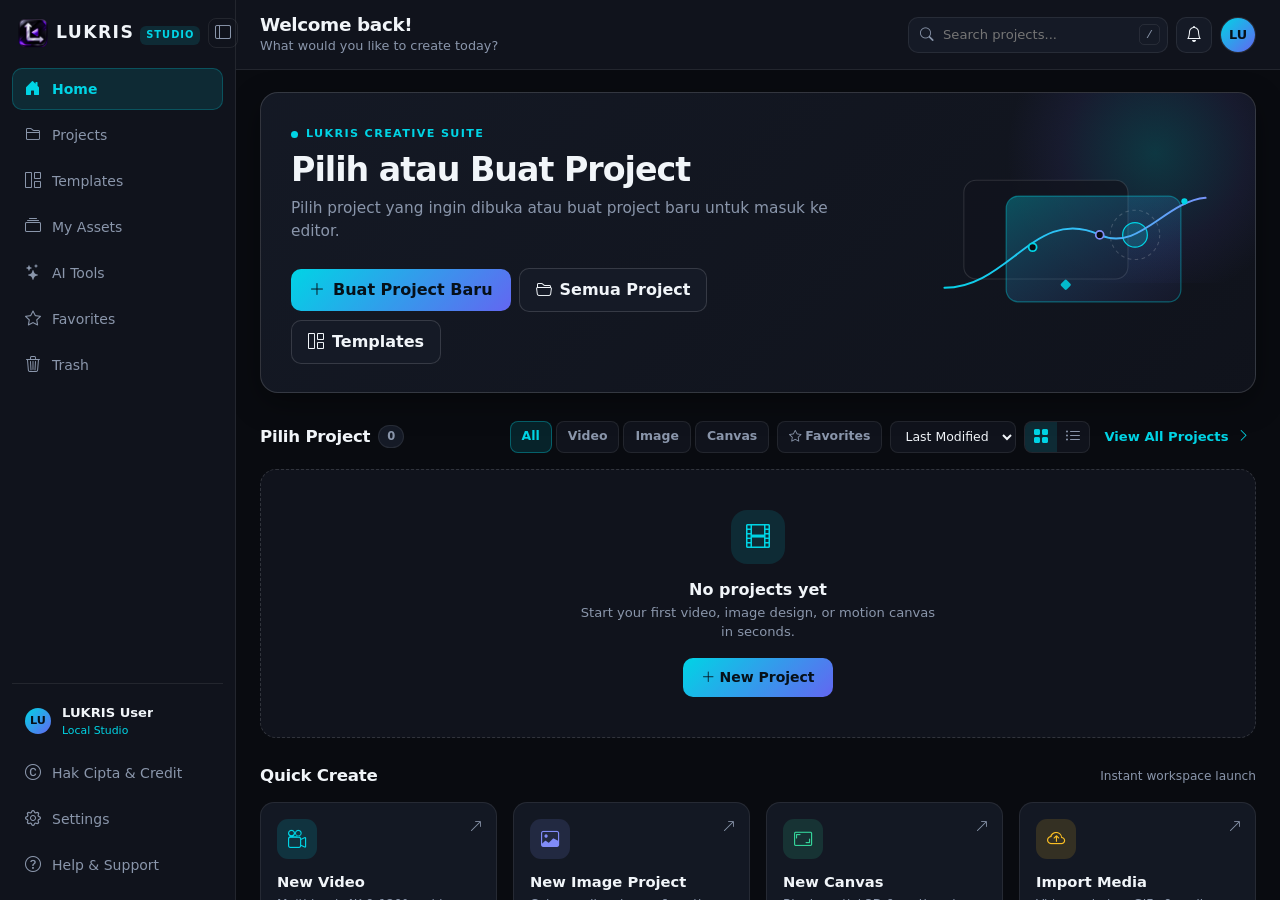
==== commit 040dad15: "chore: refactor UI, storage, and engine performance - Add ProGuard rules for native and JS bridges -" ====
--- a/app/src/main/assets/www/editor.html
+++ b/app/src/main/assets/www/editor.html
@@ -4,9 +4,25 @@
   <meta charset="UTF-8" />
   <meta name="viewport" content="width=device-width, initial-scale=1.0, maximum-scale=1.0, user-scalable=no, viewport-fit=cover" />
   <title>LUKRIS Studio — Editor</title>
+  <script>
+    (function () {
+      try {
+        var params = new URLSearchParams(window.location.search || '');
+        if (!params.get('projectId') && !params.get('new')) {
+          window.location.replace('./index.html');
+        }
+      } catch (e) {}
+    })();
+  </script>
+  <link rel="icon" type="image/png" href="./assets/lukris-logo.png" />
   <link rel="stylesheet" href="./vendor/bootstrap.min.css" />
   <link rel="stylesheet" href="./vendor/bootstrap-icons.min.css" />
   <link rel="stylesheet" href="./css/studio.css" />
+  <link rel="modulepreload" href="./js/storage/projectStorage.js" />
+  <link rel="modulepreload" href="./js/engine/timelineEngine.js" />
+  <link rel="modulepreload" href="./js/engine/keyframeEngine.js" />
+  <link rel="modulepreload" href="./js/engine/rendererEngine.js" />
+  <link rel="modulepreload" href="./js/app.js" />
 </head>
 <body class="mf-body d-flex flex-column overflow-hidden">
 
@@ -129,6 +145,19 @@
     </div>
   </section>
 
+  <!-- DRAGGABLE SPLIT DIVIDER (CANVAS <-> TIMELINE) -->
+  <div
+    id="previewTimelineResizer"
+    class="mf-split-resizer flex-shrink-0"
+    role="separator"
+    aria-orientation="horizontal"
+    aria-label="Resize preview canvas and timeline"
+    tabindex="0"
+    title="Drag up or down to resize preview &amp; timeline (Double tap to reset)"
+  >
+    <span class="mf-split-resizer-pill" aria-hidden="true"></span>
+  </div>
+
   <!-- TRANSPORT & TIMELINE TOOLS BAR -->
   <section class="mf-transport-bar d-flex align-items-center justify-content-between gap-1 px-2 py-1 border-top border-bottom border-secondary-subtle">
     <div class="d-flex align-items-center gap-1 flex-shrink-0 mf-transport-group">
@@ -165,6 +194,9 @@
       </div>
       <button id="btnSplitClip" class="btn btn-sm btn-dark mf-icon-btn" title="Split Clip at Playhead" aria-label="Split Clip">
         <i class="bi bi-scissors"></i>
+      </button>
+      <button id="btnDetachAudioQuick" class="btn btn-sm btn-dark mf-icon-btn mf-detach-audio-btn d-none" title="Pisah Audio dari Video di Timeline" aria-label="Pisah Audio">
+        <i class="bi bi-music-note-beamed text-warning"></i>
       </button>
       <button id="btnToggleSnap" class="btn btn-sm btn-dark mf-icon-btn active" title="Snap to Timeline" aria-label="Toggle Snap">
         <i class="bi bi-magnet-fill"></i>
@@ -606,6 +638,15 @@
               </div>
               <input type="hidden" id="selProjectTheme" value="dark" />
             </div>
+            <div class="d-flex align-items-center justify-content-between gap-2 pt-2 mt-1 border-top border-secondary-subtle">
+              <div class="min-w-0">
+                <div class="small mb-0 fw-semibold"><i class="bi bi-stars me-1 text-info"></i>Temporary Assets &amp; Cache</div>
+                <div id="lblSettingsCacheStats" class="text-secondary" style="font-size: 0.72rem;">Temp previews, RAM buffers &amp; expired exports</div>
+              </div>
+              <button type="button" id="btnSettingsClearCache" class="btn btn-sm btn-outline-info flex-shrink-0">
+                <i class="bi bi-trash3 me-1"></i>Clear Cache
+              </button>
+            </div>
           </div>
         </div>
         <div class="modal-footer py-2 border-secondary-subtle">
@@ -782,7 +823,7 @@
     </div>
   </div>
 
-  <script src="./vendor/bootstrap.bundle.min.js"></script>
+  <script defer src="./vendor/bootstrap.bundle.min.js"></script>
   <script type="module" src="./js/app.js"></script>
 </body>
 </html>
--- a/app/src/main/assets/www/css/studio.css
+++ b/app/src/main/assets/www/css/studio.css
@@ -186,10 +186,69 @@
 /* PREVIEW VIEWPORT */
 .mf-preview-section {
   background: #06080c;
-  height: 35vh;
-  min-height: 205px;
-  max-height: 380px;
+  height: clamp(205px, 35vh, 380px);
+  min-height: 110px;
+  max-height: calc(100dvh - 180px);
   padding: 6px;
+}
+
+.mf-split-resizer {
+  position: relative;
+  height: 14px;
+  width: 100%;
+  display: flex;
+  align-items: center;
+  justify-content: center;
+  background: #090d14;
+  border-top: 1px solid rgba(148, 163, 184, 0.14);
+  cursor: ns-resize;
+  touch-action: none;
+  user-select: none;
+  z-index: 6;
+  transition: background-color 0.15s ease;
+}
+
+.mf-split-resizer::before {
+  content: "";
+  position: absolute;
+  left: 0;
+  right: 0;
+  top: -7px;
+  bottom: -7px;
+}
+
+.mf-split-resizer-pill {
+  width: 42px;
+  height: 4px;
+  border-radius: 999px;
+  background: rgba(148, 163, 184, 0.45);
+  transition: width 0.15s ease, background-color 0.15s ease, box-shadow 0.15s ease;
+  pointer-events: none;
+}
+
+.mf-split-resizer:hover,
+.mf-split-resizer:focus-visible,
+.mf-split-resizer.is-dragging {
+  background: rgba(0, 229, 255, 0.08);
+  outline: none;
+}
+
+.mf-split-resizer:hover .mf-split-resizer-pill,
+.mf-split-resizer:focus-visible .mf-split-resizer-pill,
+.mf-split-resizer.is-dragging .mf-split-resizer-pill {
+  width: 64px;
+  background: var(--mf-cyan);
+  box-shadow: 0 0 10px rgba(0, 229, 255, 0.45);
+}
+
+.mf-preview-section.is-fullview + .mf-split-resizer {
+  display: none !important;
+}
+
+body.mf-resizing-split {
+  cursor: ns-resize !important;
+  user-select: none !important;
+  -webkit-user-select: none !important;
 }
 
 .mf-preview-stage {
@@ -271,11 +330,10 @@
 }
 
 .mf-3d-pill-bar {
-  background: rgba(11, 14, 20, 0.82);
+  background: rgba(11, 14, 20, 0.92);
   border: 1px solid rgba(255, 255, 255, 0.14);
   border-radius: 6px;
   padding: 2px;
-  backdrop-filter: blur(4px);
 }
 
 .mf-3d-pill-bar .mf-hud-btn {
@@ -593,7 +651,6 @@
   -webkit-user-drag: none;
   -webkit-touch-callout: none;
   cursor: pointer;
-  will-change: left, width, transform;
   transition: border-color 0.1s ease, box-shadow 0.1s ease, transform 0.1s ease;
 }
 
@@ -602,6 +659,7 @@
   cursor: grabbing;
   border-color: var(--mf-cyan);
   box-shadow: 0 0 0 2px rgba(0, 229, 255, 0.55), 0 6px 16px rgba(0, 0, 0, 0.65);
+  will-change: transform;
   transition: none !important;
   z-index: 20;
 }
@@ -749,6 +807,45 @@
 .mf-badge-track {
   color: #ffd54f;
   border-color: rgba(255, 213, 79, 0.55);
+}
+
+.mf-clip-detach-btn {
+  pointer-events: auto;
+  display: inline-flex;
+  align-items: center;
+  gap: 3px;
+  height: 20px;
+  padding: 0 7px;
+  border-radius: 999px;
+  border: 1px solid rgba(251, 191, 36, 0.72);
+  background: rgba(15, 23, 42, 0.92);
+  color: #fde68a;
+  font-size: 0.6rem;
+  font-weight: 700;
+  line-height: 1;
+  flex-shrink: 0;
+  cursor: pointer;
+  box-shadow: 0 2px 6px rgba(0, 0, 0, 0.45);
+  transition: transform 0.12s ease, background-color 0.12s ease, border-color 0.12s ease;
+}
+
+.mf-clip-detach-btn i {
+  font-size: 0.65rem;
+  color: #fbbf24;
+  line-height: 1;
+}
+
+.mf-clip-detach-btn:hover,
+.mf-clip-detach-btn:active {
+  background: rgba(251, 191, 36, 0.24);
+  border-color: #fbbf24;
+  color: #ffffff;
+  transform: scale(1.03);
+}
+
+.mf-detach-audio-btn.is-detached {
+  border-color: rgba(251, 191, 36, 0.55);
+  background: rgba(251, 191, 36, 0.12);
 }
 
 .mf-clip-filmstrip {
@@ -1059,7 +1156,6 @@
   background: rgba(13, 18, 28, 0.96);
   border: 1px solid rgba(0, 229, 255, 0.55);
   box-shadow: 0 6px 18px rgba(0, 0, 0, 0.78);
-  backdrop-filter: blur(6px);
   font-size: 0.65rem;
 }
 
@@ -1844,8 +1940,7 @@
   padding: 7px 9px;
   border-radius: 10px;
   border: 1px solid rgba(148, 163, 184, 0.25);
-  background: rgba(15, 23, 42, 0.94);
-  backdrop-filter: blur(8px);
+  background: rgba(15, 23, 42, 0.96);
 }
 .mf-anim-dur-card.is-sticky {
   position: sticky;
@@ -2524,7 +2619,6 @@
   border-radius: 12px;
   box-shadow: 0 14px 36px rgba(0, 0, 0, 0.75);
   padding: 6px;
-  backdrop-filter: blur(12px);
 }
 
 .mf-clip-context-menu {
@@ -2671,8 +2765,7 @@
   position: fixed;
   inset: 0;
   z-index: 1550;
-  background: rgba(5, 8, 14, 0.45);
-  backdrop-filter: blur(2px);
+  background: rgba(5, 8, 14, 0.58);
 }
 
 .mf-track-wheel {
@@ -2865,9 +2958,8 @@
   z-index: 12;
   padding: 5px 10px;
   border-radius: 999px;
-  background: rgba(11, 16, 26, 0.84);
+  background: rgba(11, 16, 26, 0.92);
   border: 1px solid rgba(0, 229, 255, 0.35);
-  backdrop-filter: blur(8px);
   box-shadow: 0 8px 24px rgba(0, 0, 0, 0.65);
 }
 
@@ -2963,6 +3055,21 @@
   background: #dce4ef;
 }
 
+html.mf-theme-light .mf-split-resizer {
+  background: #d3deec;
+  border-top-color: rgba(15, 23, 42, 0.14);
+}
+
+html.mf-theme-light .mf-split-resizer-pill {
+  background: rgba(51, 65, 85, 0.4);
+}
+
+html.mf-theme-light .mf-split-resizer:hover,
+html.mf-theme-light .mf-split-resizer:focus-visible,
+html.mf-theme-light .mf-split-resizer.is-dragging {
+  background: rgba(2, 132, 199, 0.12);
+}
+
 html.mf-theme-light .mf-timeline-scroll {
   background: #e9eff7;
 }
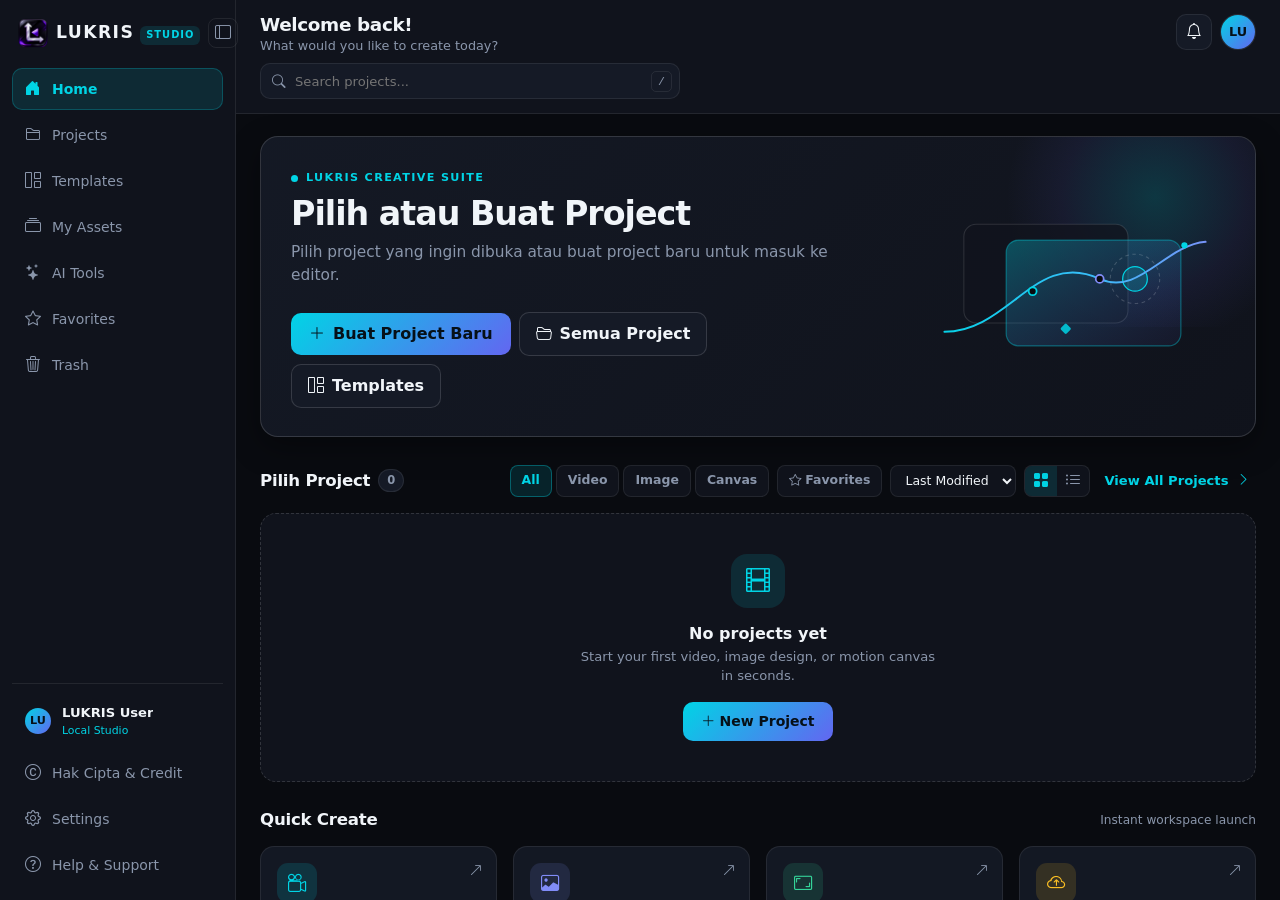
==== commit 85adff2b: "feat(studio): add toolbar tools dropdown and GPU preview integration - Introduce tools dropdown in t" ====
--- a/app/src/main/assets/www/editor.html
+++ b/app/src/main/assets/www/editor.html
@@ -52,6 +52,25 @@
         <i class="bi bi-gear-fill"></i>
       </button>
       <button id="btnQuickExportSpec" class="btn btn-sm btn-dark mf-res-pill" title="Export Resolution &amp; FPS">1080p·30</button>
+      <div class="dropdown flex-shrink-0">
+        <button id="btnToolbarToolsDropdown" type="button" class="btn btn-sm btn-dark mf-tools-dropdown-btn dropdown-toggle" data-bs-toggle="dropdown" data-bs-auto-close="outside" aria-expanded="false" title="Track &amp; Mode 2D/3D" aria-label="Track &amp; Mode 2D/3D">
+          <i class="bi bi-layers-half text-info"></i>
+          <span id="lblToolbarViewMode">2D</span>
+        </button>
+        <div class="dropdown-menu dropdown-menu-end mf-toolbar-dropdown p-2 shadow-lg" aria-labelledby="btnToolbarToolsDropdown">
+          <button id="btnOpenTrackerQuick" type="button" class="dropdown-item mf-dropdown-item rounded d-flex align-items-center justify-content-between gap-2 mb-2" title="Motion &amp; Camera Track" aria-label="Motion Tracker">
+            <span><i class="bi bi-crosshair me-2 text-warning"></i>Track</span>
+            <span id="badgeTrackerState" class="badge bg-warning-subtle text-warning d-none">ON</span>
+          </button>
+          <div class="mf-dropdown-section-label px-1 pb-1">Mode Preview</div>
+          <div class="btn-group btn-group-xs mf-mode-switch w-100" role="group" aria-label="Preview Mode 2D / 3D">
+            <button id="btnPreviewMode2D" type="button" class="btn btn-xs mf-hud-btn active flex-fill" title="Mode Preview Canvas 2D Biasa" aria-label="2D Canvas Mode">2D</button>
+            <button id="btnResetCameraQuick" type="button" class="btn btn-xs mf-hud-btn flex-fill" title="Mode Preview 3D Viewport" aria-label="3D Viewport Mode">
+              <i class="bi bi-badge-3d me-1 text-info"></i>3D
+            </button>
+          </div>
+        </div>
+      </div>
       <button id="btnOpenExport" class="btn btn-sm mf-btn-accent fw-semibold px-2 mf-export-btn">
         <i class="bi bi-film me-1"></i>Export
       </button>
@@ -63,25 +82,6 @@
     <div id="previewStage" class="mf-preview-stage position-relative d-flex align-items-center justify-content-center">
       <canvas id="previewCanvas" class="mf-preview-canvas"></canvas>
       <canvas id="overlayCanvas" class="mf-overlay-canvas"></canvas>
-    </div>
-
-    <!-- Floating Preview HUD -->
-    <div class="mf-preview-hud-top position-absolute top-0 start-0 end-0 d-flex align-items-center justify-content-between gap-1 px-2 pt-1 pointer-none">
-      <span id="hudResFps" class="badge mf-hud-pill min-w-0 text-truncate">1280×720 · 30 FPS</span>
-      <div class="d-flex gap-1 flex-shrink-0 pointer-auto">
-        <button id="btnOpenTrackerQuick" class="btn btn-xs mf-hud-btn" title="Motion &amp; Camera Track" aria-label="Motion Tracker">
-          <i class="bi bi-crosshair me-1 text-warning"></i>Track
-        </button>
-        <button id="btnToggleGrid" class="btn btn-xs mf-hud-btn" title="Toggle Safe Grid" aria-label="Toggle Safe Grid">
-          <i class="bi bi-grid-3x3"></i>
-        </button>
-        <div class="btn-group btn-group-xs mf-mode-switch" role="group" aria-label="Preview Mode 2D / 3D">
-          <button id="btnPreviewMode2D" type="button" class="btn btn-xs mf-hud-btn active" title="Mode Preview Canvas 2D Biasa" aria-label="2D Canvas Mode">2D</button>
-          <button id="btnResetCameraQuick" type="button" class="btn btn-xs mf-hud-btn" title="Mode Preview 3D Viewport" aria-label="3D Viewport Mode">
-            <i class="bi bi-badge-3d me-1 text-info"></i>3D
-          </button>
-        </div>
-      </div>
     </div>
 
     <!-- Blender-Style 3D Viewport Mini-HUD -->
@@ -640,6 +640,22 @@
             </div>
             <div class="d-flex align-items-center justify-content-between gap-2 pt-2 mt-1 border-top border-secondary-subtle">
               <div class="min-w-0">
+                <label class="small mb-0 fw-semibold" for="selSettingPlayerEngine"><i class="bi bi-gpu-card me-1 text-info"></i>Player Engine Mode</label>
+                <div id="lblSettingEngineStatus" class="text-secondary" style="font-size: 0.7rem;">Native GPU (MediaCodec + GLES) vs WebView</div>
+              </div>
+              <select id="selSettingPlayerEngine" class="form-select form-select-sm w-auto" style="max-width: 195px;">
+                <option value="native_gpu">Native GPU (MediaCodec + GLES)</option>
+                <option value="webview">WebView (HTML5 + WebGL)</option>
+              </select>
+            </div>
+            <div class="d-flex align-items-center justify-content-between py-1 mt-1 border-top border-secondary-subtle">
+              <label class="small mb-0" for="chkSettingGpuAccel"><i class="bi bi-lightning-charge-fill me-1 text-warning"></i>Prioritaskan GPU Hardware (Bukan CPU Saja)</label>
+              <div class="form-check form-switch m-0">
+                <input class="form-check-input" type="checkbox" id="chkSettingGpuAccel" checked />
+              </div>
+            </div>
+            <div class="d-flex align-items-center justify-content-between gap-2 pt-2 mt-1 border-top border-secondary-subtle">
+              <div class="min-w-0">
                 <div class="small mb-0 fw-semibold"><i class="bi bi-stars me-1 text-info"></i>Temporary Assets &amp; Cache</div>
                 <div id="lblSettingsCacheStats" class="text-secondary" style="font-size: 0.72rem;">Temp previews, RAM buffers &amp; expired exports</div>
               </div>
--- a/app/src/main/assets/www/css/studio.css
+++ b/app/src/main/assets/www/css/studio.css
@@ -31,7 +31,9 @@
   background: var(--mf-surface);
   min-height: 46px;
   max-width: 100%;
-  overflow: hidden;
+  overflow: visible;
+  position: relative;
+  z-index: 40;
 }
 
 .mf-icon-btn {
@@ -135,6 +137,64 @@
 .mf-export-btn {
   min-height: 36px;
   white-space: nowrap;
+}
+
+.mf-tools-dropdown-btn {
+  min-height: 36px;
+  padding: 4px 8px;
+  display: inline-flex;
+  align-items: center;
+  gap: 4px;
+  font-size: 0.72rem;
+  font-weight: 700;
+  background: var(--mf-surface-2);
+  border: 1px solid var(--mf-border);
+  color: var(--mf-text);
+  white-space: nowrap;
+}
+
+.mf-tools-dropdown-btn.is-3d {
+  border-color: var(--mf-cyan);
+  color: #7ef2ff;
+  background: rgba(0, 229, 255, 0.14);
+}
+
+.mf-tools-dropdown-btn.tracking-active {
+  border-color: var(--mf-amber);
+  box-shadow: 0 0 0 1px rgba(255, 171, 64, 0.3);
+}
+
+.mf-toolbar-dropdown {
+  min-width: 184px;
+  background: rgba(19, 24, 34, 0.98);
+  border: 1px solid var(--mf-border);
+  border-radius: 10px;
+  z-index: 1060;
+}
+
+.mf-dropdown-item {
+  font-size: 0.78rem;
+  font-weight: 600;
+  color: var(--mf-text);
+  padding: 6px 10px;
+}
+
+.mf-dropdown-item:hover,
+.mf-dropdown-item:focus {
+  background: rgba(255, 255, 255, 0.08);
+  color: var(--mf-text);
+}
+
+.mf-dropdown-item.tracking-active {
+  background: rgba(255, 171, 64, 0.16);
+  color: var(--mf-amber);
+}
+
+.mf-dropdown-section-label {
+  font-size: 0.66rem;
+  font-weight: 600;
+  text-transform: uppercase;
+  letter-spacing: 0.04em;
 }
 
 .mf-save-dot {
@@ -3055,6 +3115,20 @@
   background: #dce4ef;
 }
 
+html.mf-native-gpu-active,
+html.mf-native-gpu-active body.mf-body,
+html.mf-native-gpu-active .mf-preview-section,
+html.mf-native-gpu-active .mf-preview-stage,
+html.mf-native-gpu-active .mf-preview-canvas,
+html.mf-theme-light.mf-native-gpu-active .mf-preview-section {
+  background: transparent !important;
+}
+
+html.mf-native-gpu-full .mf-preview-canvas {
+  visibility: hidden;
+  pointer-events: none;
+}
+
 html.mf-theme-light .mf-split-resizer {
   background: #d3deec;
   border-top-color: rgba(15, 23, 42, 0.14);
@@ -3277,6 +3351,34 @@
 html.mf-theme-light .mf-toolbar .mf-res-pill:active {
   background: rgba(15, 23, 42, 0.07) !important;
   border: none !important;
+}
+
+html.mf-theme-light .mf-tools-dropdown-btn {
+  background: #e2e8f0;
+  border-color: #cbd5e1;
+  color: #0f172a;
+}
+
+html.mf-theme-light .mf-tools-dropdown-btn.is-3d {
+  background: rgba(2, 132, 199, 0.14);
+  border-color: #0284c7;
+  color: #0369a1;
+}
+
+html.mf-theme-light .mf-toolbar-dropdown {
+  background: #ffffff;
+  border-color: #cbd5e1;
+  color: #0f172a;
+}
+
+html.mf-theme-light .mf-dropdown-item {
+  color: #0f172a;
+}
+
+html.mf-theme-light .mf-dropdown-item:hover,
+html.mf-theme-light .mf-dropdown-item:focus {
+  background: rgba(15, 23, 42, 0.06);
+  color: #0f172a;
 }
 
 html.mf-theme-light .mf-bottom-nav .mf-nav-btn,
